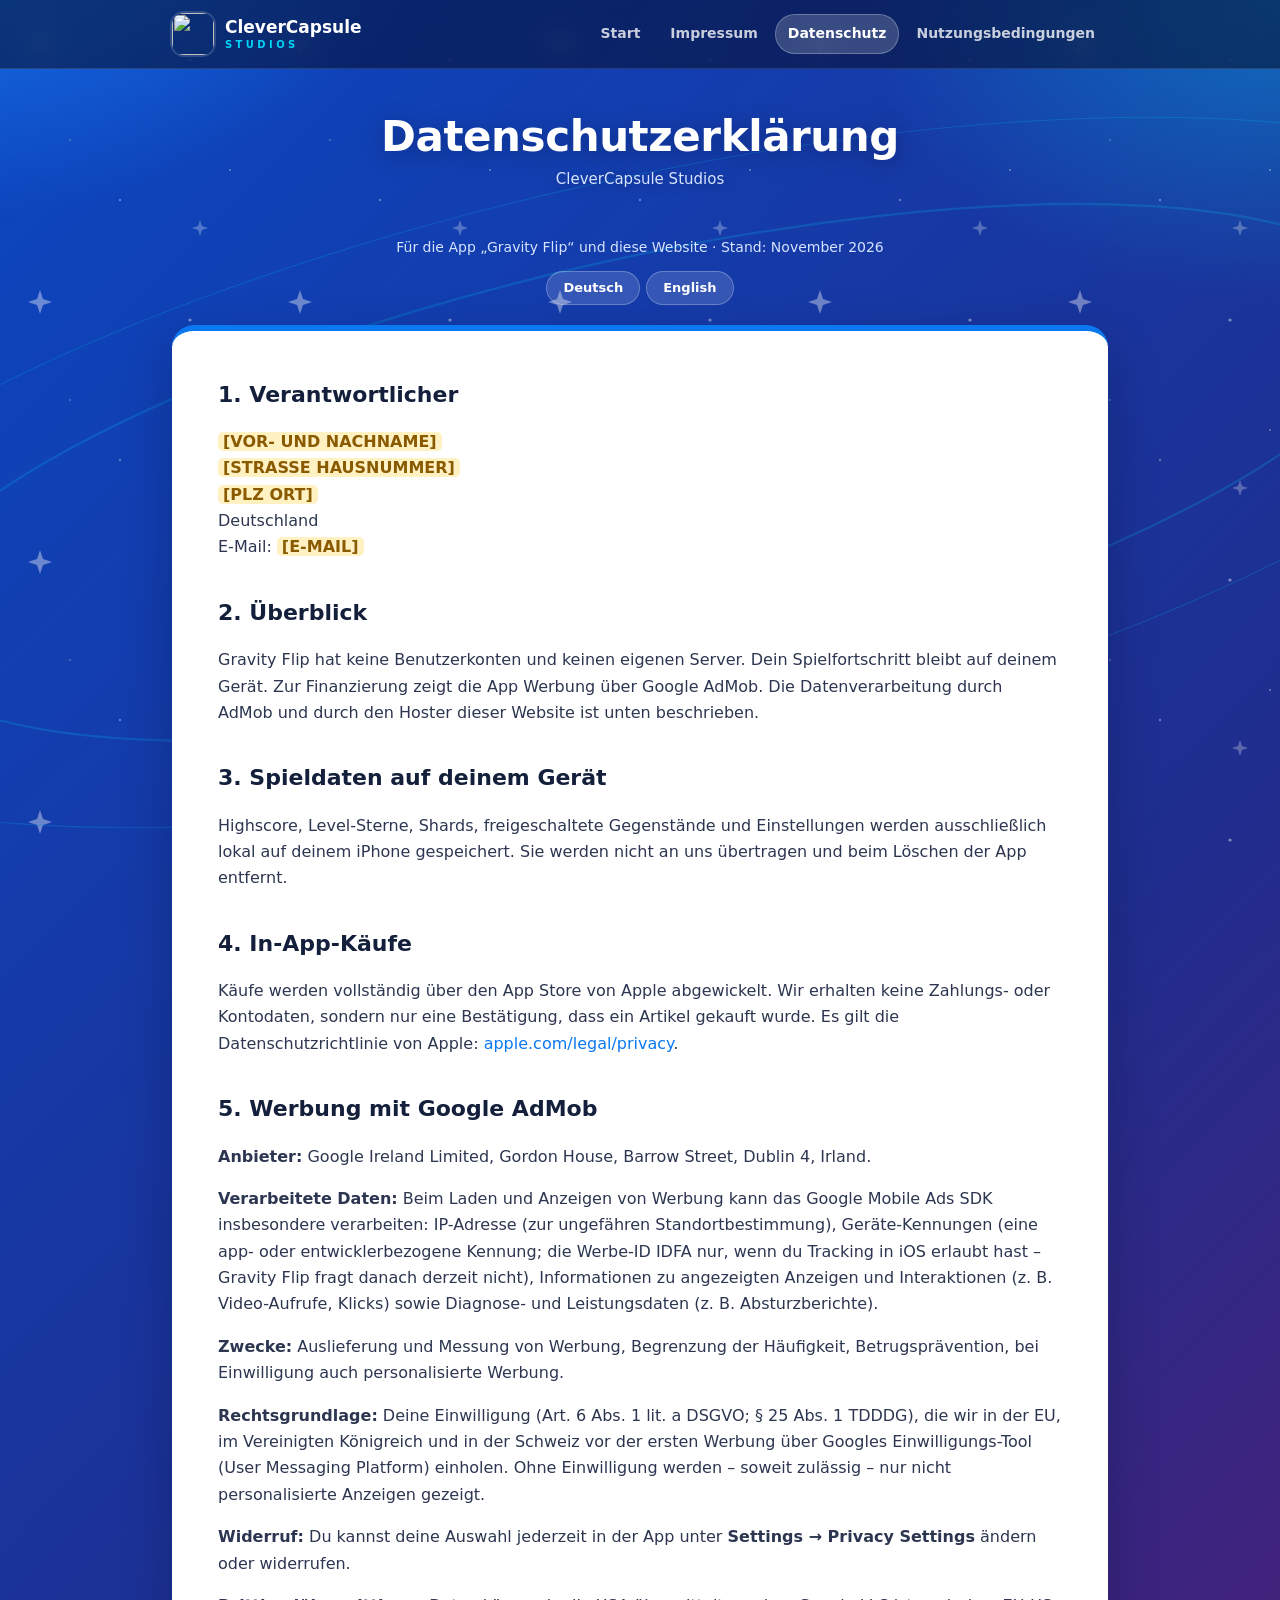
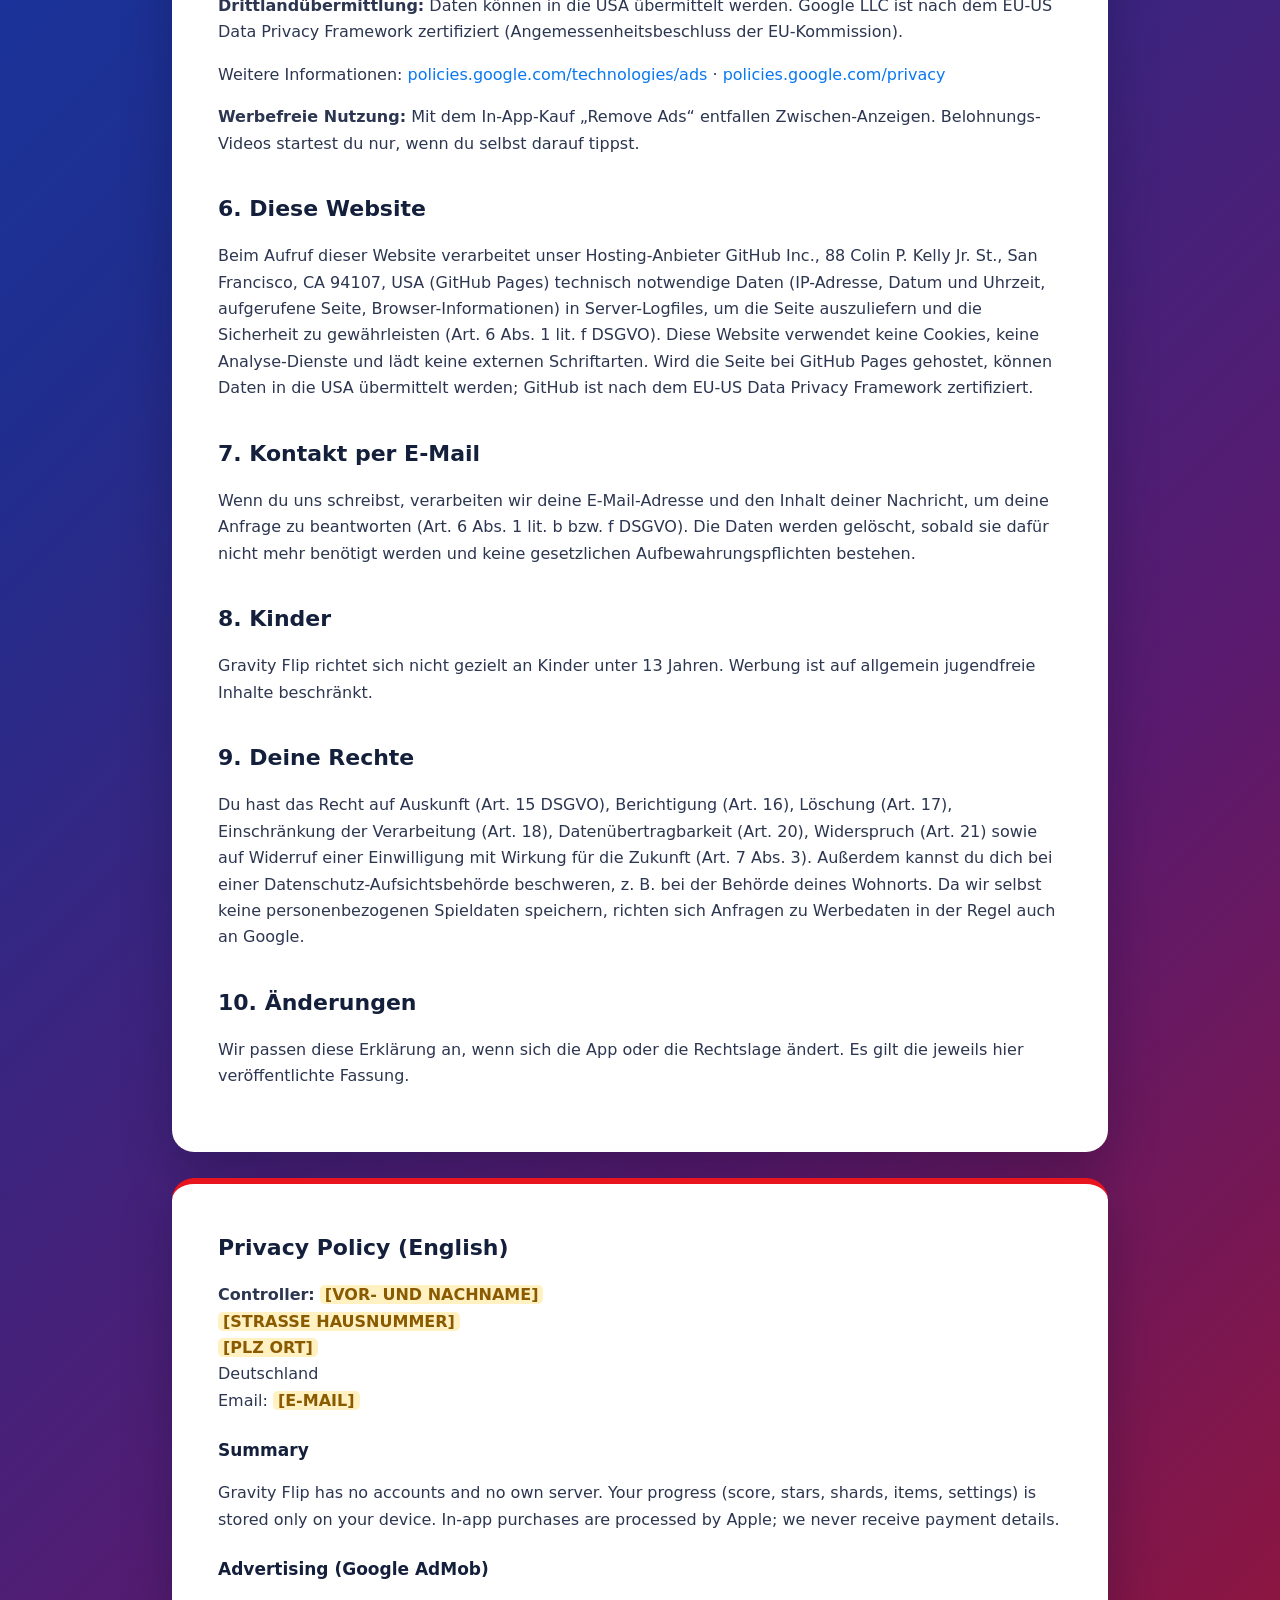
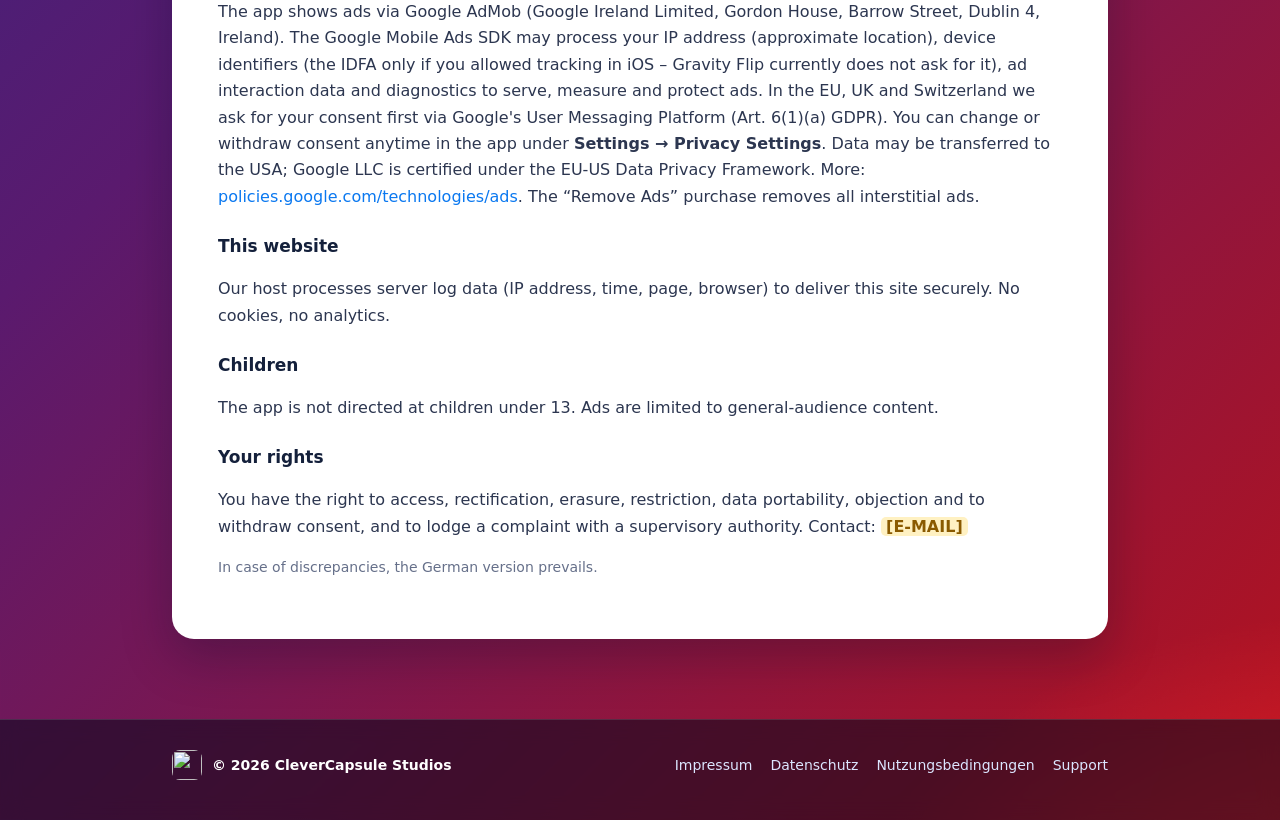
==== datenschutz.html @ 159e7b78 "Add files via upload" ====
<!DOCTYPE html>
<html lang="de">
<head>
<meta charset="utf-8">
<meta name="viewport" content="width=device-width, initial-scale=1">
<title>Datenschutzerklärung – CleverCapsule Studios</title>
<meta name="description" content="Datenschutzerklärung – CleverCapsule Studios">
<link rel="icon" href="img/favicon.png">
<link rel="stylesheet" href="style.css">
</head>
<body>
<header class="top"><div class="wrap">
  <a class="brand" href="index.html"><img src="img/studio-mark.png" alt=""><span>CleverCapsule<small>STUDIOS</small></span></a>
  <nav class="main"><a href="index.html" data-home>Start</a><a href="impressum.html">Impressum</a><a href="datenschutz.html" class="on">Datenschutz</a><a href="nutzungsbedingungen.html"><span class="full">Nutzungsbedingungen</span><span class="short">Bedingungen</span></a></nav>
</div></header>
<section class="stage small"><div class="wrap"><h1>Datenschutzerklärung</h1><p>CleverCapsule Studios</p></div></section>
<main><div class="wrap">

<p class="meta">Für die App „Gravity Flip“ und diese Website · Stand: November 2026</p>
<div class="lang"><a href="#de">Deutsch</a><a href="#en">English</a></div>

<div class="doc" id="de">
<h2 style="margin-top:0">1. Verantwortlicher</h2>
<p><span class="ph">[VOR- UND NACHNAME]</span><br><span class="ph">[STRASSE HAUSNUMMER]</span><br><span class="ph">[PLZ ORT]</span><br>Deutschland<br>E-Mail: <span class="ph">[E-MAIL]</span></p>

<h2>2. Überblick</h2>
<p>Gravity Flip hat keine Benutzerkonten und keinen eigenen Server. Dein Spielfortschritt bleibt auf deinem Gerät.
Zur Finanzierung zeigt die App Werbung über Google AdMob. Die Datenverarbeitung durch AdMob und durch den Hoster dieser
Website ist unten beschrieben.</p>

<h2>3. Spieldaten auf deinem Gerät</h2>
<p>Highscore, Level-Sterne, Shards, freigeschaltete Gegenstände und Einstellungen werden ausschließlich lokal auf deinem
iPhone gespeichert. Sie werden nicht an uns übertragen und beim Löschen der App entfernt.</p>

<h2>4. In-App-Käufe</h2>
<p>Käufe werden vollständig über den App Store von Apple abgewickelt. Wir erhalten keine Zahlungs- oder Kontodaten,
sondern nur eine Bestätigung, dass ein Artikel gekauft wurde. Es gilt die Datenschutzrichtlinie von Apple:
<a href="https://www.apple.com/legal/privacy/">apple.com/legal/privacy</a>.</p>

<h2>5. Werbung mit Google AdMob</h2>
<p><b>Anbieter:</b> Google Ireland Limited, Gordon House, Barrow Street, Dublin 4, Irland.</p>
<p><b>Verarbeitete Daten:</b> Beim Laden und Anzeigen von Werbung kann das Google Mobile Ads SDK insbesondere verarbeiten:
IP-Adresse (zur ungefähren Standortbestimmung), Geräte-Kennungen (eine app- oder entwicklerbezogene Kennung; die Werbe-ID IDFA
nur, wenn du Tracking in iOS erlaubt hast – Gravity Flip fragt danach derzeit nicht), Informationen zu angezeigten Anzeigen und
Interaktionen (z. B. Video-Aufrufe, Klicks) sowie Diagnose- und Leistungsdaten (z. B. Absturzberichte).</p>
<p><b>Zwecke:</b> Auslieferung und Messung von Werbung, Begrenzung der Häufigkeit, Betrugsprävention, bei Einwilligung auch
personalisierte Werbung.</p>
<p><b>Rechtsgrundlage:</b> Deine Einwilligung (Art. 6 Abs. 1 lit. a DSGVO; § 25 Abs. 1 TDDDG), die wir in der EU, im
Vereinigten Königreich und in der Schweiz vor der ersten Werbung über Googles Einwilligungs-Tool (User Messaging Platform)
einholen. Ohne Einwilligung werden – soweit zulässig – nur nicht personalisierte Anzeigen gezeigt.</p>
<p><b>Widerruf:</b> Du kannst deine Auswahl jederzeit in der App unter <b>Settings → Privacy Settings</b> ändern oder widerrufen.</p>
<p><b>Drittlandübermittlung:</b> Daten können in die USA übermittelt werden. Google LLC ist nach dem EU-US Data Privacy
Framework zertifiziert (Angemessenheitsbeschluss der EU-Kommission).</p>
<p>Weitere Informationen: <a href="https://policies.google.com/technologies/ads">policies.google.com/technologies/ads</a> ·
<a href="https://policies.google.com/privacy">policies.google.com/privacy</a></p>
<p><b>Werbefreie Nutzung:</b> Mit dem In-App-Kauf „Remove Ads“ entfallen Zwischen-Anzeigen. Belohnungs-Videos startest du nur,
wenn du selbst darauf tippst.</p>

<h2>6. Diese Website</h2>
<p>Beim Aufruf dieser Website verarbeitet unser Hosting-Anbieter GitHub Inc., 88 Colin P. Kelly Jr. St., San Francisco, CA 94107, USA (GitHub Pages)
technisch notwendige Daten (IP-Adresse, Datum und Uhrzeit, aufgerufene Seite, Browser-Informationen) in Server-Logfiles, um
die Seite auszuliefern und die Sicherheit zu gewährleisten (Art. 6 Abs. 1 lit. f DSGVO). Diese Website verwendet keine
Cookies, keine Analyse-Dienste und lädt keine externen Schriftarten. Wird die Seite bei GitHub Pages gehostet, können
Daten in die USA übermittelt werden; GitHub ist nach dem EU-US Data Privacy Framework zertifiziert.</p>

<h2>7. Kontakt per E-Mail</h2>
<p>Wenn du uns schreibst, verarbeiten wir deine E-Mail-Adresse und den Inhalt deiner Nachricht, um deine Anfrage zu
beantworten (Art. 6 Abs. 1 lit. b bzw. f DSGVO). Die Daten werden gelöscht, sobald sie dafür nicht mehr benötigt werden
und keine gesetzlichen Aufbewahrungspflichten bestehen.</p>

<h2>8. Kinder</h2>
<p>Gravity Flip richtet sich nicht gezielt an Kinder unter 13 Jahren. Werbung ist auf allgemein jugendfreie Inhalte beschränkt.</p>

<h2>9. Deine Rechte</h2>
<p>Du hast das Recht auf Auskunft (Art. 15 DSGVO), Berichtigung (Art. 16), Löschung (Art. 17), Einschränkung der Verarbeitung
(Art. 18), Datenübertragbarkeit (Art. 20), Widerspruch (Art. 21) sowie auf Widerruf einer Einwilligung mit Wirkung für die
Zukunft (Art. 7 Abs. 3). Außerdem kannst du dich bei einer Datenschutz-Aufsichtsbehörde beschweren, z. B. bei der Behörde
deines Wohnorts. Da wir selbst keine personenbezogenen Spieldaten speichern, richten sich Anfragen zu Werbedaten in der Regel
auch an Google.</p>

<h2>10. Änderungen</h2>
<p>Wir passen diese Erklärung an, wenn sich die App oder die Rechtslage ändert. Es gilt die jeweils hier veröffentlichte Fassung.</p>
</div>

<div class="doc" id="en">
<h2 style="margin-top:0">Privacy Policy (English)</h2>
<p><b>Controller:</b> <span class="ph">[VOR- UND NACHNAME]</span><br><span class="ph">[STRASSE HAUSNUMMER]</span><br><span class="ph">[PLZ ORT]</span><br>Deutschland<br>Email: <span class="ph">[E-MAIL]</span></p>
<h3>Summary</h3>
<p>Gravity Flip has no accounts and no own server. Your progress (score, stars, shards, items, settings) is stored only on
your device. In-app purchases are processed by Apple; we never receive payment details.</p>
<h3>Advertising (Google AdMob)</h3>
<p>The app shows ads via Google AdMob (Google Ireland Limited, Gordon House, Barrow Street, Dublin 4, Ireland). The Google
Mobile Ads SDK may process your IP address (approximate location), device identifiers (the IDFA only if you allowed tracking
in iOS – Gravity Flip currently does not ask for it), ad interaction data and diagnostics to serve, measure and protect ads.
In the EU, UK and Switzerland we ask for your consent first via Google's User Messaging Platform (Art. 6(1)(a) GDPR). You can
change or withdraw consent anytime in the app under <b>Settings → Privacy Settings</b>. Data may be transferred to the USA;
Google LLC is certified under the EU-US Data Privacy Framework. More: <a href="https://policies.google.com/technologies/ads">policies.google.com/technologies/ads</a>.
The “Remove Ads” purchase removes all interstitial ads.</p>
<h3>This website</h3>
<p>Our host processes server log data (IP address, time, page, browser) to deliver this site securely. No cookies, no analytics.</p>
<h3>Children</h3>
<p>The app is not directed at children under 13. Ads are limited to general-audience content.</p>
<h3>Your rights</h3>
<p>You have the right to access, rectification, erasure, restriction, data portability, objection and to withdraw consent, and
to lodge a complaint with a supervisory authority. Contact: <span class="ph">[E-MAIL]</span></p>
<p class="mute">In case of discrepancies, the German version prevails.</p>
</div>

</div></main>
<footer><div class="wrap"><span class="fb"><img src="img/studio-mark.png" alt="">© 2026 CleverCapsule Studios</span><nav><a href="impressum.html">Impressum</a><a href="datenschutz.html">Datenschutz</a><a href="nutzungsbedingungen.html">Nutzungsbedingungen</a><a href="index.html#support">Support</a></nav></div></footer>
</body>
</html>
---- style.css ----
/* CleverCapsule Studios – Farben aus dem Logo: Blau · Rot · Cyan · Weiß */
:root{
  --red:#E8141E; --red-d:#B80E16; --blue:#0A78F0; --blue-d:#0659B8; --cyan:#00D4F5;
  --ink:#14203B; --text:#2C3650; --mute:#66708A; --line:#E3E8F2;
  --font:system-ui,-apple-system,"Segoe UI",Roboto,"Helvetica Neue",Arial,sans-serif;
}
*{box-sizing:border-box}
html{scroll-behavior:smooth;background:#0A2C7A}
body{margin:0;min-height:100vh;color:#fff;font:16px/1.65 var(--font);-webkit-font-smoothing:antialiased;position:relative;
  background:
    radial-gradient(900px 700px at -5% -5%, rgba(30,139,255,.95), transparent 60%),
    radial-gradient(900px 700px at 105% 105%, rgba(255,42,51,.85), transparent 58%),
    radial-gradient(700px 500px at 100% 0%, rgba(0,212,245,.35), transparent 60%),
    linear-gradient(135deg,#0B47C2 0%,#1F2E8F 38%,#5A1A6E 66%,#B5121C 100%);
}
/* Umlaufbahnen + Sterne wie im Logo */
body::before{content:"";position:fixed;inset:0;pointer-events:none;z-index:0;opacity:.55;
  background:
    url("data:image/svg+xml;utf8,<svg xmlns='http://www.w3.org/2000/svg' viewBox='0 0 1200 800' preserveAspectRatio='none'><g fill='none' stroke='%2300D4F5' stroke-opacity='.35'><ellipse cx='600' cy='420' rx='720' ry='190' transform='rotate(-12 600 420)' stroke-width='2'/><ellipse cx='600' cy='420' rx='900' ry='260' transform='rotate(-12 600 420)' stroke-width='1'/></g></svg>") center/cover no-repeat,
    url("data:image/svg+xml;utf8,<svg xmlns='http://www.w3.org/2000/svg' width='260' height='260'><g fill='white'><path d='M40 30 l3 9 9 3 -9 3 -3 9 -3 -9 -9 -3 9 -3z' opacity='.7'/><circle cx='190' cy='60' r='1.6' opacity='.8'/><circle cx='120' cy='200' r='1.2' opacity='.6'/><circle cx='230' cy='170' r='1' opacity='.7'/><path d='M200 220 l2 6 6 2 -6 2 -2 6 -2 -6 -6 -2 6 -2z' opacity='.5'/><circle cx='70' cy='140' r='1' opacity='.5'/></g></svg>");}
header.top,.stage,main,footer{position:relative;z-index:1}
a{color:#BDEBFF;text-decoration:none} a:hover{color:#fff;text-decoration:underline}
.wrap{max-width:980px;margin:0 auto;padding:0 22px}

/* Kopfzeile: Glas */
header.top{background:rgba(6,14,44,.55);backdrop-filter:blur(14px);-webkit-backdrop-filter:blur(14px);border-bottom:1px solid rgba(255,255,255,.12);position:sticky;top:0;z-index:10}
header.top .wrap{display:flex;align-items:center;justify-content:space-between;min-height:68px;gap:16px}
.brand{display:flex;align-items:center;gap:11px;color:#fff;font-weight:800;font-size:17px;line-height:1.1}
.brand:hover{text-decoration:none;color:#fff}
.brand img{width:42px;height:42px;border-radius:12px;box-shadow:0 0 0 2px rgba(255,255,255,.15)}
.brand small{display:block;font-size:10px;letter-spacing:.34em;color:var(--cyan);font-weight:800;margin-top:3px}
nav.main{display:flex;gap:4px;font-size:14px;font-weight:600;flex-wrap:wrap}
nav.main a{color:rgba(255,255,255,.78);padding:8px 13px;border-radius:999px}
nav.main a:hover{color:#fff;background:rgba(255,255,255,.12);text-decoration:none}
nav.main a.on{color:#fff;background:rgba(255,255,255,.18);box-shadow:inset 0 0 0 1px rgba(255,255,255,.25)}
nav.main .short{display:none}

/* Logo-Bühne */
.stage{text-align:center;padding:56px 0 46px}
.stage .wrap{position:relative}
.stage .halo{position:relative;display:inline-block;padding:10px 40px}
.stage .halo::before{content:"";position:absolute;inset:-40px -70px;border-radius:50%;background:radial-gradient(closest-side,rgba(3,8,30,.75) 40%,rgba(3,8,30,.35) 70%,transparent 100%);z-index:-1}
.stage img{width:min(420px,78vw);display:block;margin:0 auto;filter:drop-shadow(0 6px 30px rgba(0,180,255,.35))}
.stage p{color:#E6EEFF;font-size:19px;margin:18px 0 0;font-weight:500;text-shadow:0 2px 12px rgba(0,0,0,.35)}
.stage .pills{display:flex;gap:8px;justify-content:center;margin-top:16px;flex-wrap:wrap}
.stage .pills span{font-size:12px;font-weight:800;letter-spacing:.14em;padding:6px 14px;border-radius:999px;background:rgba(255,255,255,.14);border:1px solid rgba(255,255,255,.22)}
.stage.small{padding:44px 0 34px}
.stage.small h1{color:#fff;margin:0;text-shadow:0 4px 24px rgba(0,0,0,.3)}
.stage.small p{font-size:15px;margin-top:6px;color:#D7E4FF}

main{padding:10px 0 80px}
h1{font-size:clamp(30px,5vw,42px);line-height:1.15;margin:0 0 8px;letter-spacing:-.01em}
h2{font-size:22px;margin:34px 0 8px}
h3{font-size:17px;margin:22px 0 6px}
.section-title{text-align:center;margin:24px 0 26px}
.section-title h2{font-size:clamp(24px,4vw,32px);margin:8px 0 6px;text-shadow:0 3px 18px rgba(0,0,0,.25)}
.section-title p{color:#DCE6FF;margin:0}
.kicker{display:inline-block;font-size:11px;font-weight:900;letter-spacing:.24em;text-transform:uppercase;color:var(--red);background:#fff;border-radius:999px;padding:5px 14px}

.lang{display:flex;gap:6px;margin:0 0 20px;justify-content:center}
.lang a{background:rgba(255,255,255,.14);border:1px solid rgba(255,255,255,.25);border-radius:999px;padding:5px 16px;font-size:13px;font-weight:700;color:#fff}
.lang a:hover{background:#fff;color:var(--blue-d);text-decoration:none}
.mute{color:#D2DDF7;font-size:14px}
.meta{text-align:center;color:#D7E4FF;font-size:14px;margin:0 0 12px}

/* Weiße Karten (gut lesbar) */
.doc,.game,.card{background:#fff;color:var(--text);border-radius:22px;box-shadow:0 18px 50px rgba(5,10,40,.28)}
.doc h2,.doc h3,.game h3,.card b{color:var(--ink)}
.doc p,.doc li{color:var(--text)} .doc .mute{color:var(--mute)}
.doc a,.game a:not(.btn){color:var(--blue)} .doc a:hover{color:var(--blue-d)}
.doc{padding:clamp(24px,4vw,46px);border-top:6px solid var(--blue)}
.doc + .doc{margin-top:26px;border-top-color:var(--red)}
.doc h2:first-child{margin-top:0}
.ph{background:#FFF1C2;color:#8A5A00;border-radius:5px;padding:0 5px;font-weight:700}

/* Startseite */
.game{display:grid;grid-template-columns:140px 1fr;gap:28px;align-items:center;padding:26px;overflow:hidden;position:relative}
.game::after{content:"";position:absolute;right:-60px;top:-60px;width:220px;height:220px;border-radius:50%;background:radial-gradient(closest-side,rgba(10,120,240,.14),transparent)}
.game .icon{width:140px;height:140px;border-radius:31px;box-shadow:0 12px 28px rgba(10,120,240,.35)}
.game h3{margin:0 0 6px;font-size:26px;letter-spacing:.05em}
.game p{margin:0 0 16px;color:var(--text)}
.tags{display:flex;gap:6px;flex-wrap:wrap;margin:0 0 12px}
.tags span{font-size:12px;font-weight:800;border-radius:999px;padding:4px 11px;background:#EAF3FF;color:var(--blue-d)}
.tags span:nth-child(2){background:#FFE9EA;color:var(--red-d)} .tags span:nth-child(3){background:#E2FAFE;color:#007D93}
.shot{width:100%;border-radius:20px;margin-top:20px;display:block;box-shadow:0 18px 50px rgba(5,10,40,.4);border:3px solid rgba(255,255,255,.18)}
.btns{display:flex;gap:10px;flex-wrap:wrap}
.btn{display:inline-flex;align-items:center;gap:8px;border-radius:14px;padding:12px 22px;font-weight:800;font-size:14px;border:2px solid var(--line);color:var(--ink);background:#fff;transition:transform .15s}
.btn:hover{text-decoration:none;transform:translateY(-1px);border-color:var(--blue);color:var(--blue)}
.btn.primary{background:linear-gradient(90deg,var(--red),#FF3B44);border-color:transparent;color:#fff;box-shadow:0 8px 20px rgba(232,20,30,.35)}
.btn.primary:hover{color:#fff}
.btn.soon{background:#EEF2F8;color:var(--mute);cursor:default;border-color:transparent;transform:none}
.support{display:grid;grid-template-columns:1fr auto;gap:18px;align-items:center;margin-top:30px;padding:28px 30px;border-radius:22px;
  background:rgba(255,255,255,.12);border:1px solid rgba(255,255,255,.28);backdrop-filter:blur(10px);-webkit-backdrop-filter:blur(10px)}
.support h2{margin:0 0 4px} .support p{margin:0;color:#E6EEFF}
.support .btn{border-color:transparent}
.support a.mail{color:#fff;font-weight:800;text-decoration:underline}
.hint{font-size:14px;color:#D2DDF7;margin:14px 4px 0}
.hint b{color:#fff}
.cards{display:grid;grid-template-columns:repeat(auto-fit,minmax(220px,1fr));gap:16px;margin-top:28px}
.card{padding:20px 22px;border-top:6px solid var(--blue);transition:transform .15s}
.card:nth-child(2){border-top-color:var(--red)} .card:nth-child(3){border-top-color:var(--cyan)}
.card:hover{text-decoration:none;transform:translateY(-3px)}
.card b{display:block;margin-bottom:2px;font-size:17px} .card span{color:var(--mute);font-size:14px}

footer{background:rgba(4,8,28,.55);backdrop-filter:blur(10px);-webkit-backdrop-filter:blur(10px);border-top:1px solid rgba(255,255,255,.12);color:#C9D6EE;font-size:14px;padding:30px 0 40px}
footer .wrap{display:flex;justify-content:space-between;align-items:center;gap:14px;flex-wrap:wrap}
footer .fb{display:flex;align-items:center;gap:10px;color:#fff;font-weight:700}
footer .fb img{width:30px;height:30px;border-radius:8px}
footer nav{display:flex;gap:18px;flex-wrap:wrap} footer a{color:#DCE6FF}

@media (max-width:620px){
  header.top .wrap{padding-top:8px;padding-bottom:8px}
  .brand span{display:none}
  nav.main{font-size:13px;gap:2px;flex-wrap:nowrap} nav.main a{padding:6px 9px} nav.main a[data-home]{display:none}
  nav.main .full{display:none} nav.main .short{display:inline}
  .stage{padding:40px 0 30px} .stage .halo{padding:6px 10px}
  .game{grid-template-columns:1fr;text-align:center}.game .icon{margin:0 auto}.btns,.tags{justify-content:center}
  .support{grid-template-columns:1fr;text-align:center}
}
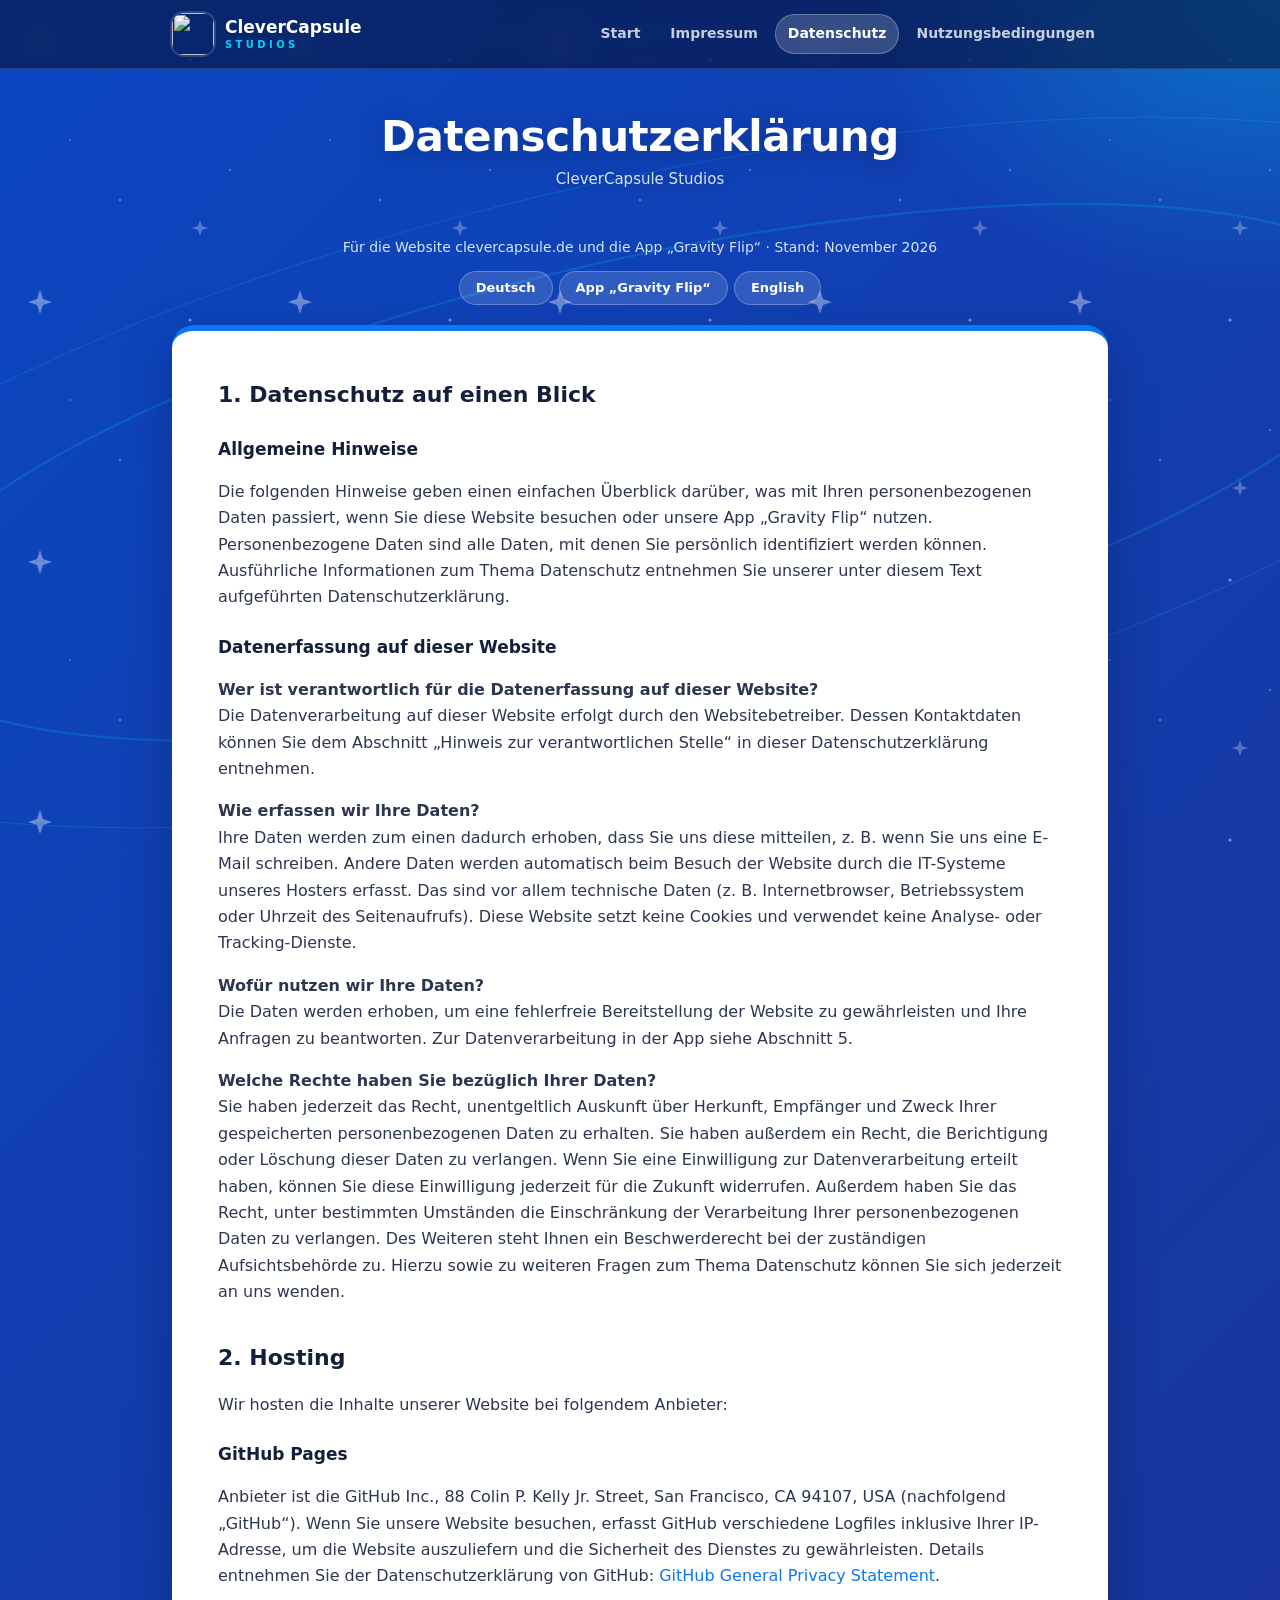
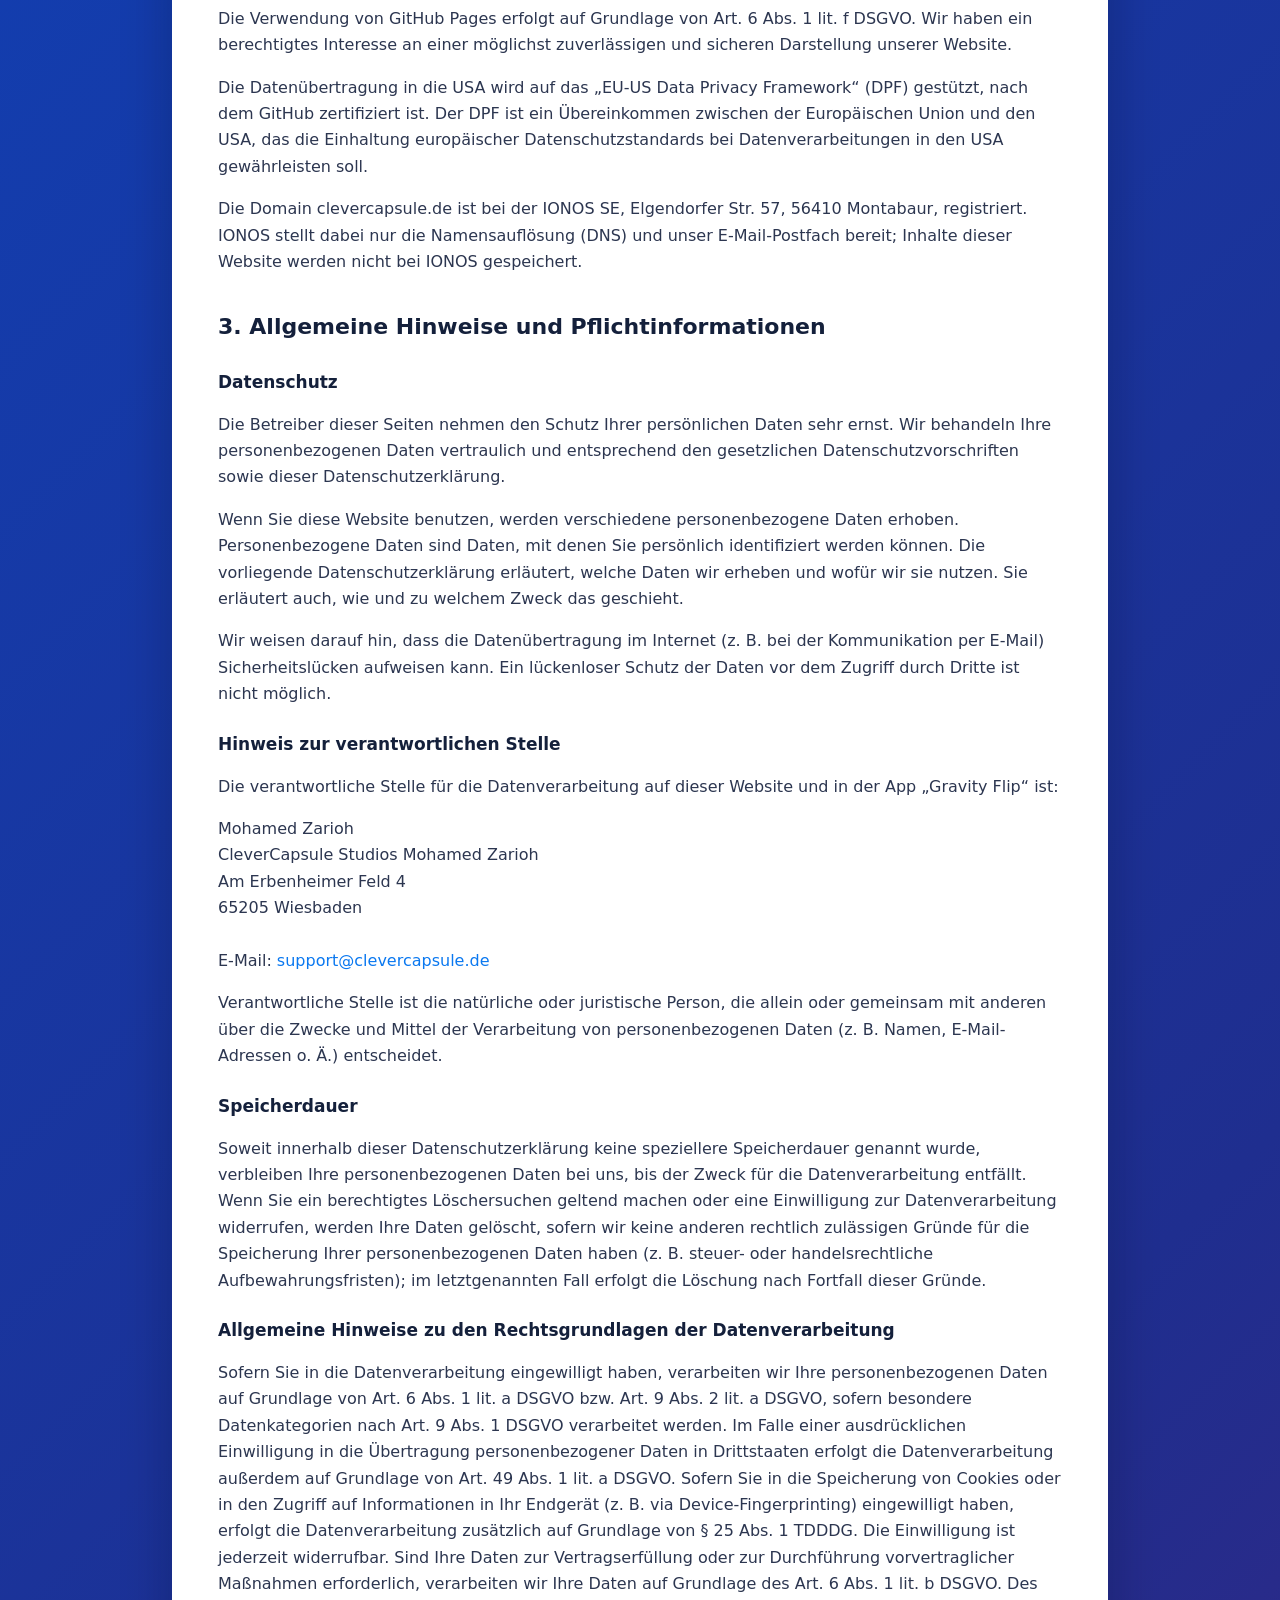
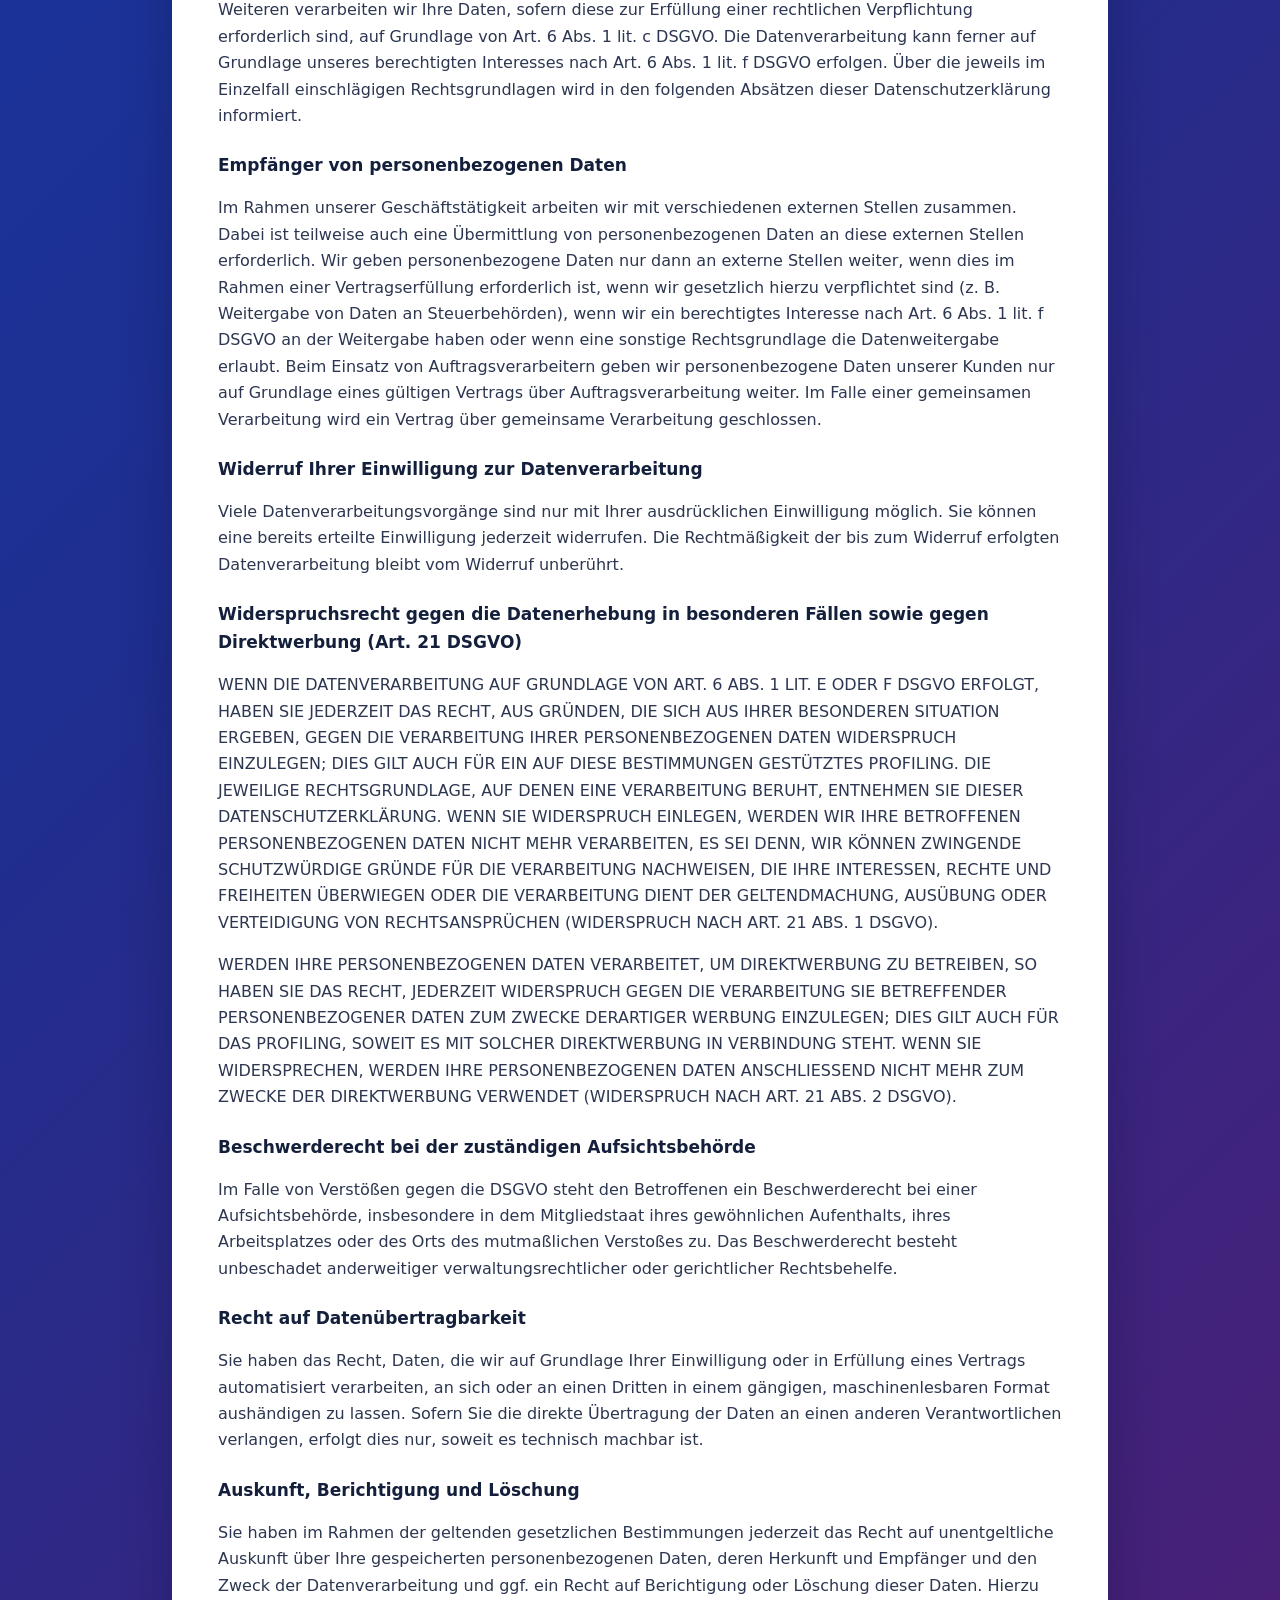
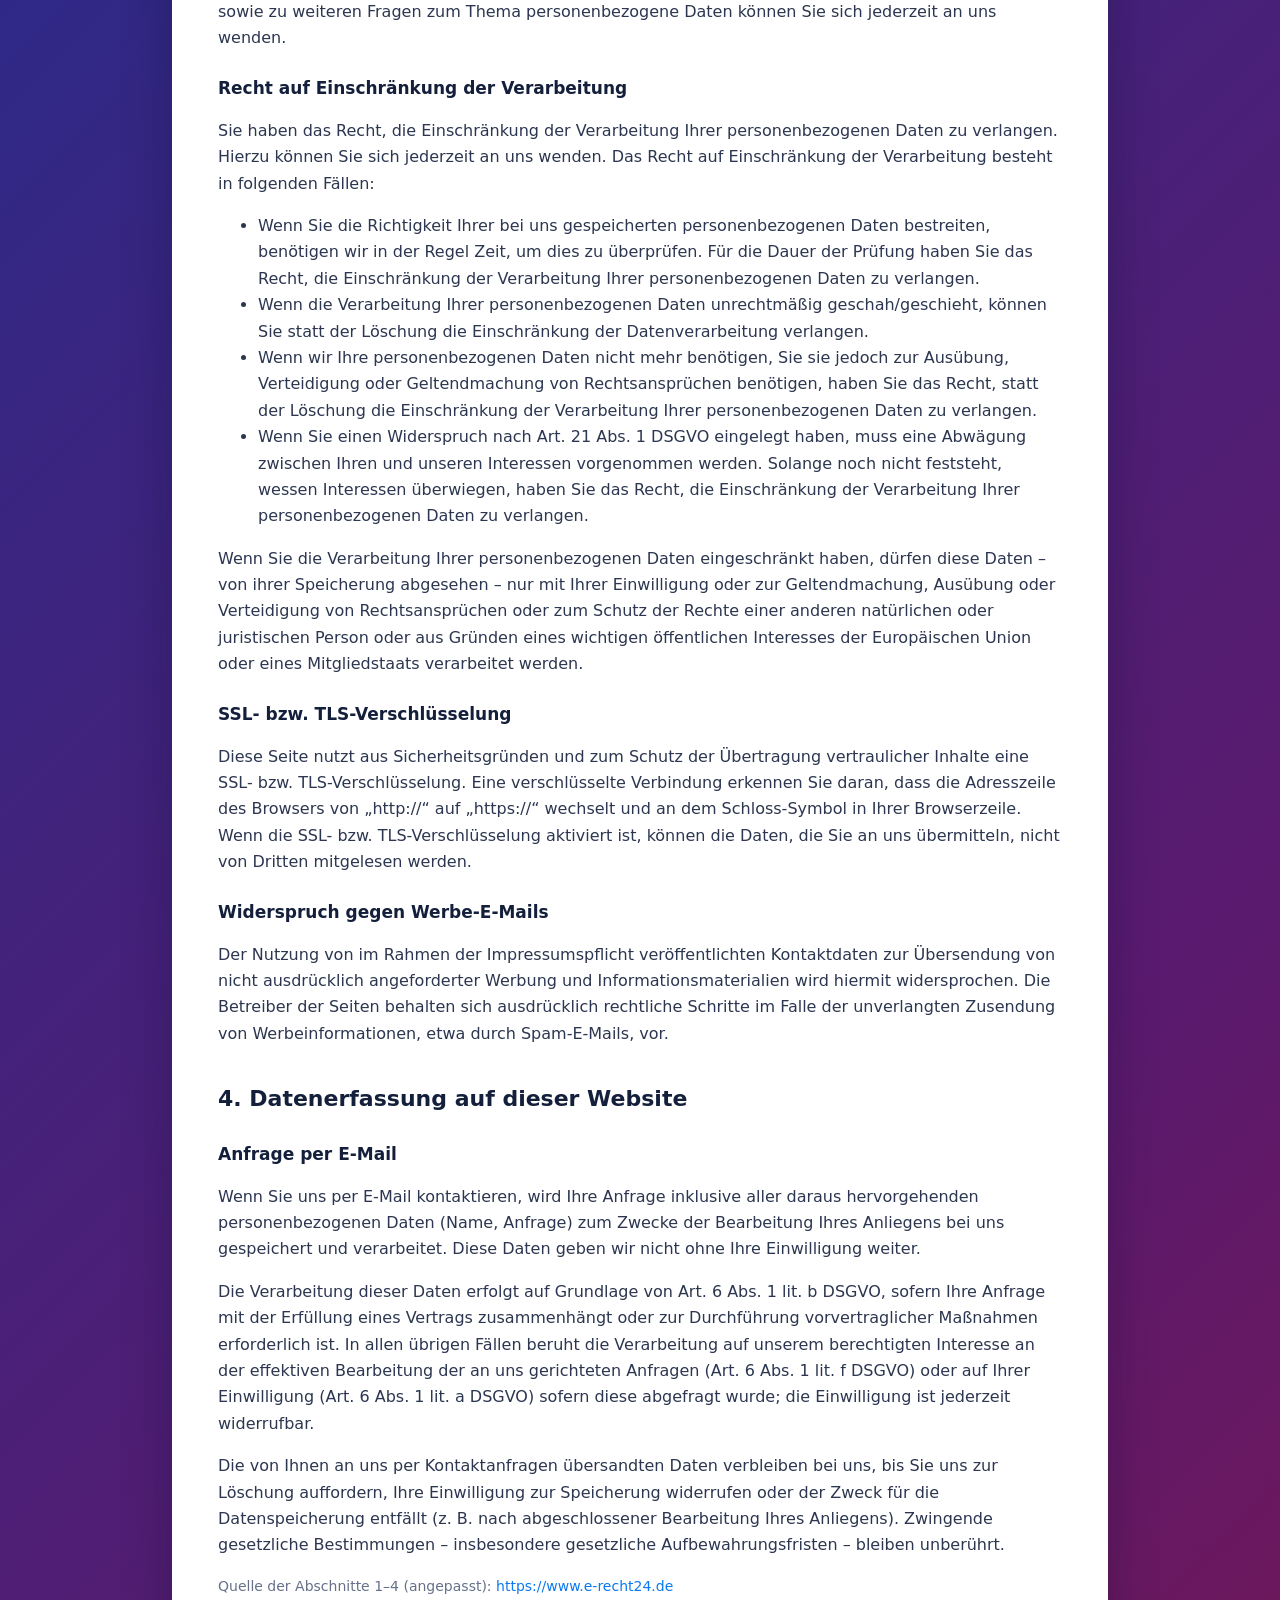
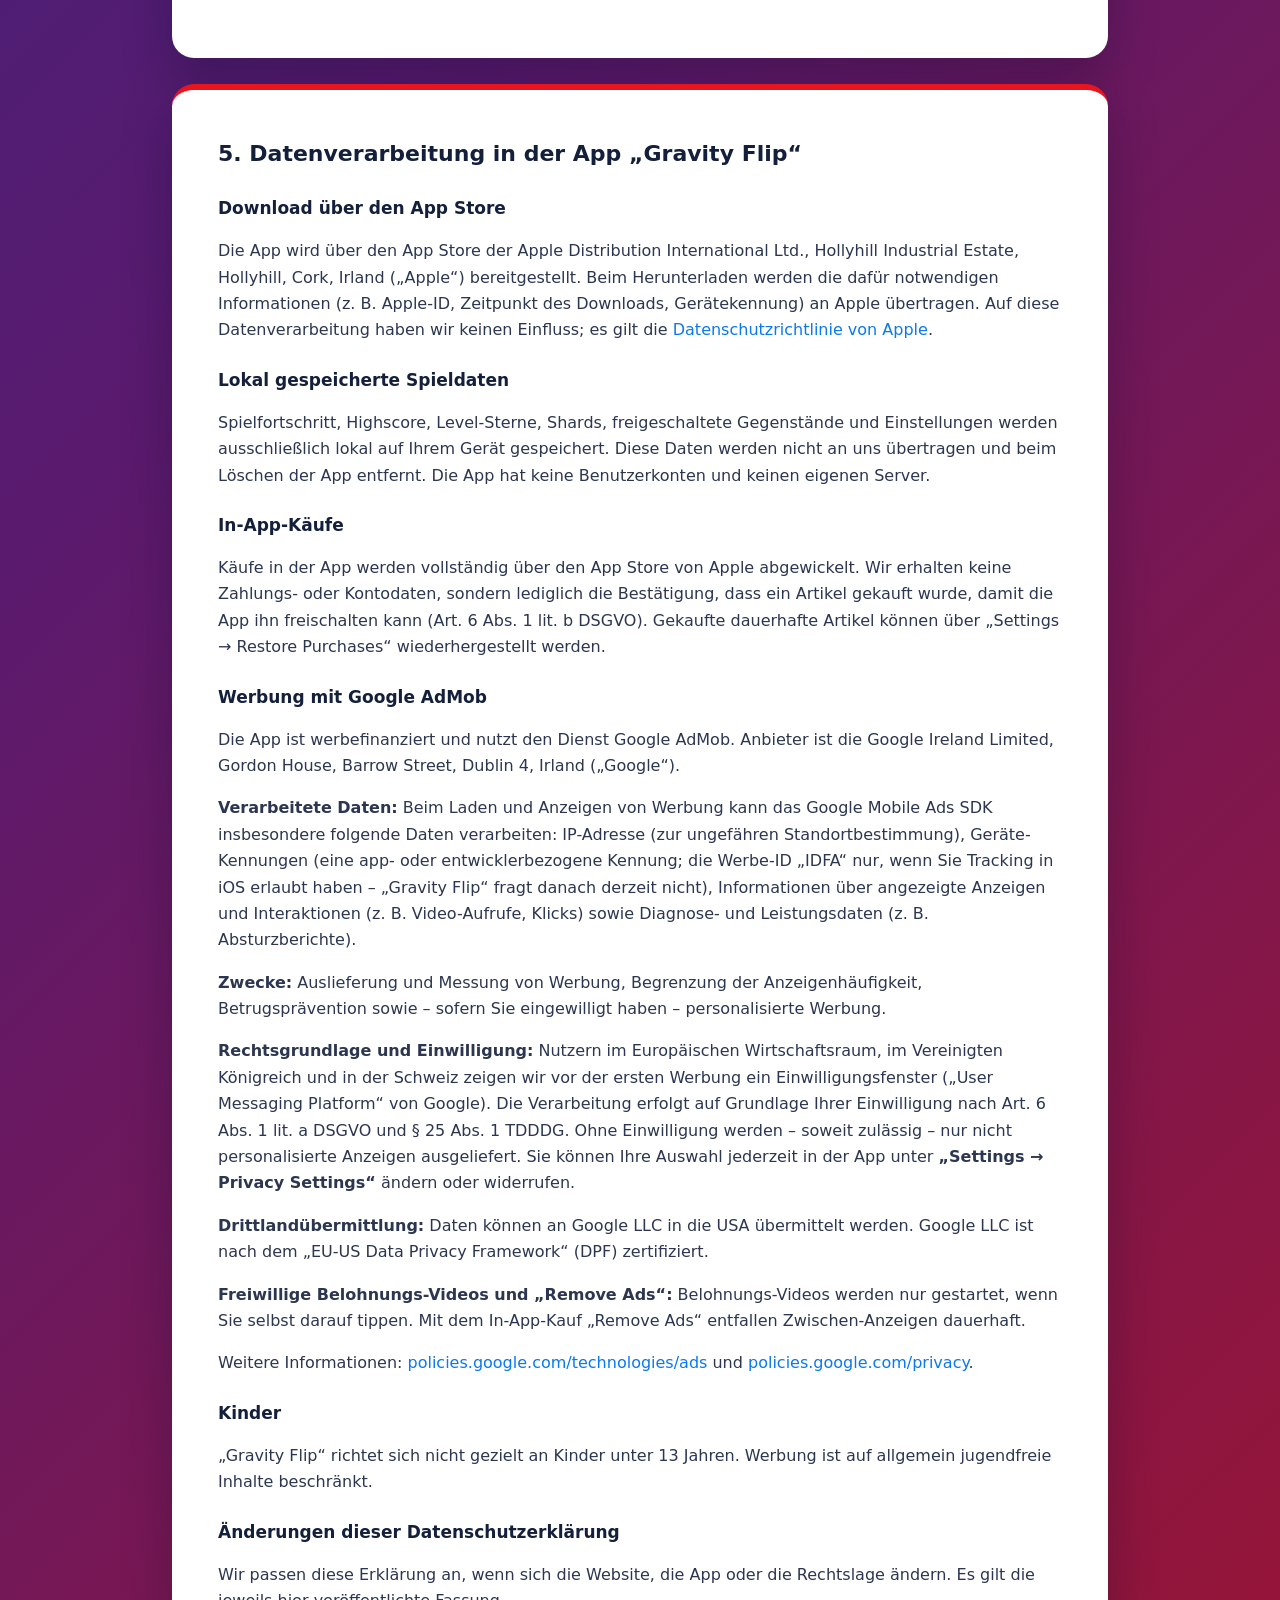
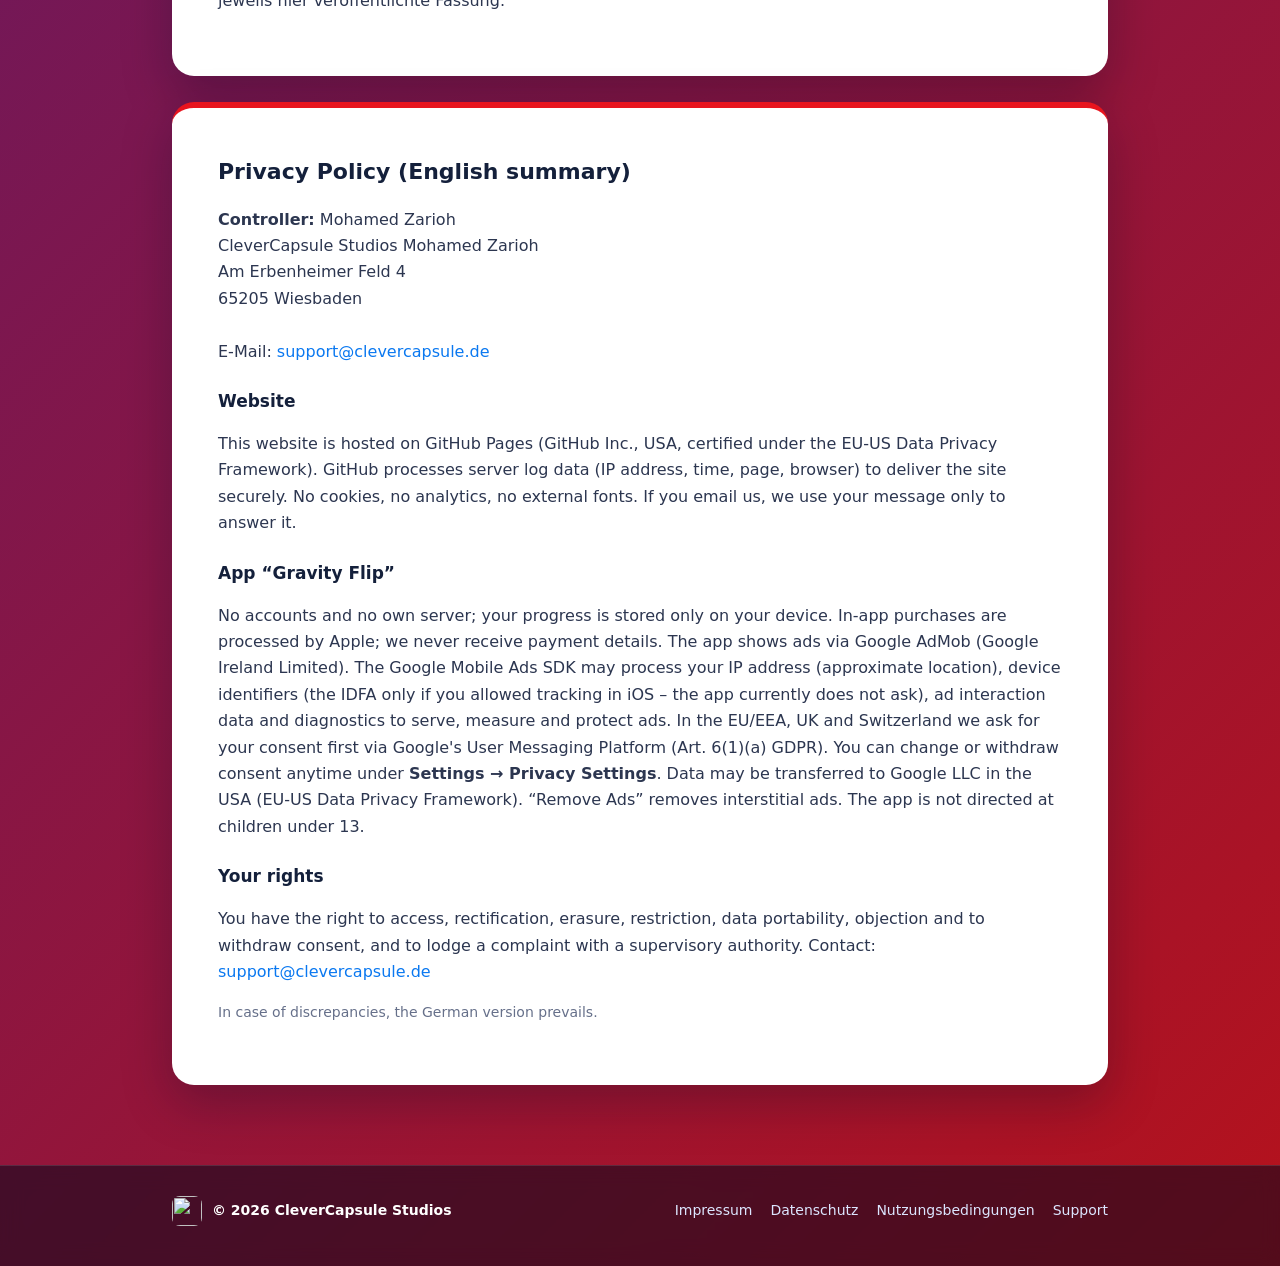
==== commit 277dfc6e: "Add files via upload" ====
--- a/datenschutz.html
+++ b/datenschutz.html
@@ -16,97 +16,226 @@
 <section class="stage small"><div class="wrap"><h1>Datenschutzerklärung</h1><p>CleverCapsule Studios</p></div></section>
 <main><div class="wrap">
 
-<p class="meta">Für die App „Gravity Flip“ und diese Website · Stand: November 2026</p>
-<div class="lang"><a href="#de">Deutsch</a><a href="#en">English</a></div>
+<p class="meta">Für die Website clevercapsule.de und die App „Gravity Flip“ · Stand: November 2026</p>
+<div class="lang"><a href="#de">Deutsch</a><a href="#app">App „Gravity Flip“</a><a href="#en">English</a></div>
 
 <div class="doc" id="de">
-<h2 style="margin-top:0">1. Verantwortlicher</h2>
-<p><span class="ph">[VOR- UND NACHNAME]</span><br><span class="ph">[STRASSE HAUSNUMMER]</span><br><span class="ph">[PLZ ORT]</span><br>Deutschland<br>E-Mail: <span class="ph">[E-MAIL]</span></p>
-
-<h2>2. Überblick</h2>
-<p>Gravity Flip hat keine Benutzerkonten und keinen eigenen Server. Dein Spielfortschritt bleibt auf deinem Gerät.
-Zur Finanzierung zeigt die App Werbung über Google AdMob. Die Datenverarbeitung durch AdMob und durch den Hoster dieser
-Website ist unten beschrieben.</p>
-
-<h2>3. Spieldaten auf deinem Gerät</h2>
-<p>Highscore, Level-Sterne, Shards, freigeschaltete Gegenstände und Einstellungen werden ausschließlich lokal auf deinem
-iPhone gespeichert. Sie werden nicht an uns übertragen und beim Löschen der App entfernt.</p>
-
-<h2>4. In-App-Käufe</h2>
-<p>Käufe werden vollständig über den App Store von Apple abgewickelt. Wir erhalten keine Zahlungs- oder Kontodaten,
-sondern nur eine Bestätigung, dass ein Artikel gekauft wurde. Es gilt die Datenschutzrichtlinie von Apple:
-<a href="https://www.apple.com/legal/privacy/">apple.com/legal/privacy</a>.</p>
-
-<h2>5. Werbung mit Google AdMob</h2>
-<p><b>Anbieter:</b> Google Ireland Limited, Gordon House, Barrow Street, Dublin 4, Irland.</p>
-<p><b>Verarbeitete Daten:</b> Beim Laden und Anzeigen von Werbung kann das Google Mobile Ads SDK insbesondere verarbeiten:
-IP-Adresse (zur ungefähren Standortbestimmung), Geräte-Kennungen (eine app- oder entwicklerbezogene Kennung; die Werbe-ID IDFA
-nur, wenn du Tracking in iOS erlaubt hast – Gravity Flip fragt danach derzeit nicht), Informationen zu angezeigten Anzeigen und
-Interaktionen (z. B. Video-Aufrufe, Klicks) sowie Diagnose- und Leistungsdaten (z. B. Absturzberichte).</p>
-<p><b>Zwecke:</b> Auslieferung und Messung von Werbung, Begrenzung der Häufigkeit, Betrugsprävention, bei Einwilligung auch
-personalisierte Werbung.</p>
-<p><b>Rechtsgrundlage:</b> Deine Einwilligung (Art. 6 Abs. 1 lit. a DSGVO; § 25 Abs. 1 TDDDG), die wir in der EU, im
-Vereinigten Königreich und in der Schweiz vor der ersten Werbung über Googles Einwilligungs-Tool (User Messaging Platform)
-einholen. Ohne Einwilligung werden – soweit zulässig – nur nicht personalisierte Anzeigen gezeigt.</p>
-<p><b>Widerruf:</b> Du kannst deine Auswahl jederzeit in der App unter <b>Settings → Privacy Settings</b> ändern oder widerrufen.</p>
-<p><b>Drittlandübermittlung:</b> Daten können in die USA übermittelt werden. Google LLC ist nach dem EU-US Data Privacy
-Framework zertifiziert (Angemessenheitsbeschluss der EU-Kommission).</p>
-<p>Weitere Informationen: <a href="https://policies.google.com/technologies/ads">policies.google.com/technologies/ads</a> ·
-<a href="https://policies.google.com/privacy">policies.google.com/privacy</a></p>
-<p><b>Werbefreie Nutzung:</b> Mit dem In-App-Kauf „Remove Ads“ entfallen Zwischen-Anzeigen. Belohnungs-Videos startest du nur,
-wenn du selbst darauf tippst.</p>
-
-<h2>6. Diese Website</h2>
-<p>Beim Aufruf dieser Website verarbeitet unser Hosting-Anbieter GitHub Inc., 88 Colin P. Kelly Jr. St., San Francisco, CA 94107, USA (GitHub Pages)
-technisch notwendige Daten (IP-Adresse, Datum und Uhrzeit, aufgerufene Seite, Browser-Informationen) in Server-Logfiles, um
-die Seite auszuliefern und die Sicherheit zu gewährleisten (Art. 6 Abs. 1 lit. f DSGVO). Diese Website verwendet keine
-Cookies, keine Analyse-Dienste und lädt keine externen Schriftarten. Wird die Seite bei GitHub Pages gehostet, können
-Daten in die USA übermittelt werden; GitHub ist nach dem EU-US Data Privacy Framework zertifiziert.</p>
-
-<h2>7. Kontakt per E-Mail</h2>
-<p>Wenn du uns schreibst, verarbeiten wir deine E-Mail-Adresse und den Inhalt deiner Nachricht, um deine Anfrage zu
-beantworten (Art. 6 Abs. 1 lit. b bzw. f DSGVO). Die Daten werden gelöscht, sobald sie dafür nicht mehr benötigt werden
-und keine gesetzlichen Aufbewahrungspflichten bestehen.</p>
-
-<h2>8. Kinder</h2>
-<p>Gravity Flip richtet sich nicht gezielt an Kinder unter 13 Jahren. Werbung ist auf allgemein jugendfreie Inhalte beschränkt.</p>
-
-<h2>9. Deine Rechte</h2>
-<p>Du hast das Recht auf Auskunft (Art. 15 DSGVO), Berichtigung (Art. 16), Löschung (Art. 17), Einschränkung der Verarbeitung
-(Art. 18), Datenübertragbarkeit (Art. 20), Widerspruch (Art. 21) sowie auf Widerruf einer Einwilligung mit Wirkung für die
-Zukunft (Art. 7 Abs. 3). Außerdem kannst du dich bei einer Datenschutz-Aufsichtsbehörde beschweren, z. B. bei der Behörde
-deines Wohnorts. Da wir selbst keine personenbezogenen Spieldaten speichern, richten sich Anfragen zu Werbedaten in der Regel
-auch an Google.</p>
-
-<h2>10. Änderungen</h2>
-<p>Wir passen diese Erklärung an, wenn sich die App oder die Rechtslage ändert. Es gilt die jeweils hier veröffentlichte Fassung.</p>
+<h2>1. Datenschutz auf einen Blick</h2>
+<h3>Allgemeine Hinweise</h3>
+<p>Die folgenden Hinweise geben einen einfachen Überblick darüber, was mit Ihren personenbezogenen Daten passiert, wenn Sie diese
+Website besuchen oder unsere App „Gravity Flip“ nutzen. Personenbezogene Daten sind alle Daten, mit denen Sie persönlich
+identifiziert werden können. Ausführliche Informationen zum Thema Datenschutz entnehmen Sie unserer unter diesem Text aufgeführten
+Datenschutzerklärung.</p>
+<h3>Datenerfassung auf dieser Website</h3>
+<p><b>Wer ist verantwortlich für die Datenerfassung auf dieser Website?</b><br>Die Datenverarbeitung auf dieser Website erfolgt durch
+den Websitebetreiber. Dessen Kontaktdaten können Sie dem Abschnitt „Hinweis zur verantwortlichen Stelle“ in dieser
+Datenschutzerklärung entnehmen.</p>
+<p><b>Wie erfassen wir Ihre Daten?</b><br>Ihre Daten werden zum einen dadurch erhoben, dass Sie uns diese mitteilen, z.&nbsp;B. wenn Sie
+uns eine E-Mail schreiben. Andere Daten werden automatisch beim Besuch der Website durch die IT-Systeme unseres Hosters erfasst. Das
+sind vor allem technische Daten (z.&nbsp;B. Internetbrowser, Betriebssystem oder Uhrzeit des Seitenaufrufs). Diese Website setzt keine
+Cookies und verwendet keine Analyse- oder Tracking-Dienste.</p>
+<p><b>Wofür nutzen wir Ihre Daten?</b><br>Die Daten werden erhoben, um eine fehlerfreie Bereitstellung der Website zu gewährleisten und
+Ihre Anfragen zu beantworten. Zur Datenverarbeitung in der App siehe Abschnitt 5.</p>
+<p><b>Welche Rechte haben Sie bezüglich Ihrer Daten?</b><br>Sie haben jederzeit das Recht, unentgeltlich Auskunft über Herkunft,
+Empfänger und Zweck Ihrer gespeicherten personenbezogenen Daten zu erhalten. Sie haben außerdem ein Recht, die Berichtigung oder
+Löschung dieser Daten zu verlangen. Wenn Sie eine Einwilligung zur Datenverarbeitung erteilt haben, können Sie diese Einwilligung
+jederzeit für die Zukunft widerrufen. Außerdem haben Sie das Recht, unter bestimmten Umständen die Einschränkung der Verarbeitung Ihrer
+personenbezogenen Daten zu verlangen. Des Weiteren steht Ihnen ein Beschwerderecht bei der zuständigen Aufsichtsbehörde zu. Hierzu
+sowie zu weiteren Fragen zum Thema Datenschutz können Sie sich jederzeit an uns wenden.</p>
+
+<h2>2. Hosting</h2>
+<p>Wir hosten die Inhalte unserer Website bei folgendem Anbieter:</p>
+<h3>GitHub Pages</h3>
+<p>Anbieter ist die GitHub Inc., 88 Colin P. Kelly Jr. Street, San Francisco, CA 94107, USA (nachfolgend „GitHub“). Wenn Sie unsere
+Website besuchen, erfasst GitHub verschiedene Logfiles inklusive Ihrer IP-Adresse, um die Website auszuliefern und die Sicherheit des
+Dienstes zu gewährleisten. Details entnehmen Sie der Datenschutzerklärung von GitHub:
+<a href="https://docs.github.com/de/site-policy/privacy-policies/github-general-privacy-statement">GitHub General Privacy Statement</a>.</p>
+<p>Die Verwendung von GitHub Pages erfolgt auf Grundlage von Art. 6 Abs. 1 lit. f DSGVO. Wir haben ein berechtigtes Interesse an einer
+möglichst zuverlässigen und sicheren Darstellung unserer Website.</p>
+<p>Die Datenübertragung in die USA wird auf das „EU-US Data Privacy Framework“ (DPF) gestützt, nach dem GitHub zertifiziert ist. Der
+DPF ist ein Übereinkommen zwischen der Europäischen Union und den USA, das die Einhaltung europäischer Datenschutzstandards bei
+Datenverarbeitungen in den USA gewährleisten soll.</p>
+<p>Die Domain clevercapsule.de ist bei der IONOS SE, Elgendorfer Str. 57, 56410 Montabaur, registriert. IONOS stellt dabei nur die
+Namensauflösung (DNS) und unser E-Mail-Postfach bereit; Inhalte dieser Website werden nicht bei IONOS gespeichert.</p>
+
+<h2>3. Allgemeine Hinweise und Pflichtinformationen</h2>
+<h3>Datenschutz</h3>
+<p>Die Betreiber dieser Seiten nehmen den Schutz Ihrer persönlichen Daten sehr ernst. Wir behandeln Ihre personenbezogenen Daten
+vertraulich und entsprechend den gesetzlichen Datenschutzvorschriften sowie dieser Datenschutzerklärung.</p>
+<p>Wenn Sie diese Website benutzen, werden verschiedene personenbezogene Daten erhoben. Personenbezogene Daten sind Daten, mit denen
+Sie persönlich identifiziert werden können. Die vorliegende Datenschutzerklärung erläutert, welche Daten wir erheben und wofür wir sie
+nutzen. Sie erläutert auch, wie und zu welchem Zweck das geschieht.</p>
+<p>Wir weisen darauf hin, dass die Datenübertragung im Internet (z.&nbsp;B. bei der Kommunikation per E-Mail) Sicherheitslücken aufweisen
+kann. Ein lückenloser Schutz der Daten vor dem Zugriff durch Dritte ist nicht möglich.</p>
+<h3>Hinweis zur verantwortlichen Stelle</h3>
+<p>Die verantwortliche Stelle für die Datenverarbeitung auf dieser Website und in der App „Gravity Flip“ ist:</p>
+<p>&#77;&#111;&#104;&#97;&#109;&#101;&#100;&#32;&#90;&#97;&#114;&#105;&#111;&#104;<br>&#67;&#108;&#101;&#118;&#101;&#114;&#67;&#97;&#112;&#115;&#117;&#108;&#101;&#32;&#83;&#116;&#117;&#100;&#105;&#111;&#115; &#77;&#111;&#104;&#97;&#109;&#101;&#100;&#32;&#90;&#97;&#114;&#105;&#111;&#104;<br>&#65;&#109;&#32;&#69;&#114;&#98;&#101;&#110;&#104;&#101;&#105;&#109;&#101;&#114;&#32;&#70;&#101;&#108;&#100;&#32;&#52;<br>&#54;&#53;&#50;&#48;&#53;&#32;&#87;&#105;&#101;&#115;&#98;&#97;&#100;&#101;&#110;<br><br>E-Mail: <a class="js-mail" href="#" data-m="ZWQuZWx1c3BhY3JldmVsY0B0cm9wcHVz">&#115;&#117;&#112;&#112;&#111;&#114;&#116;<span class="at"></span>&#99;&#108;&#101;&#118;&#101;&#114;&#99;&#97;&#112;&#115;&#117;&#108;&#101;&#46;&#100;&#101;</a></p>
+<p>Verantwortliche Stelle ist die natürliche oder juristische Person, die allein oder gemeinsam mit anderen über die Zwecke und Mittel
+der Verarbeitung von personenbezogenen Daten (z.&nbsp;B. Namen, E-Mail-Adressen o.&nbsp;Ä.) entscheidet.</p>
+<h3>Speicherdauer</h3>
+<p>Soweit innerhalb dieser Datenschutzerklärung keine speziellere Speicherdauer genannt wurde, verbleiben Ihre personenbezogenen Daten
+bei uns, bis der Zweck für die Datenverarbeitung entfällt. Wenn Sie ein berechtigtes Löschersuchen geltend machen oder eine
+Einwilligung zur Datenverarbeitung widerrufen, werden Ihre Daten gelöscht, sofern wir keine anderen rechtlich zulässigen Gründe für die
+Speicherung Ihrer personenbezogenen Daten haben (z.&nbsp;B. steuer- oder handelsrechtliche Aufbewahrungsfristen); im letztgenannten
+Fall erfolgt die Löschung nach Fortfall dieser Gründe.</p>
+<h3>Allgemeine Hinweise zu den Rechtsgrundlagen der Datenverarbeitung</h3>
+<p>Sofern Sie in die Datenverarbeitung eingewilligt haben, verarbeiten wir Ihre personenbezogenen Daten auf Grundlage von Art. 6 Abs. 1
+lit. a DSGVO bzw. Art. 9 Abs. 2 lit. a DSGVO, sofern besondere Datenkategorien nach Art. 9 Abs. 1 DSGVO verarbeitet werden. Im Falle
+einer ausdrücklichen Einwilligung in die Übertragung personenbezogener Daten in Drittstaaten erfolgt die Datenverarbeitung außerdem auf
+Grundlage von Art. 49 Abs. 1 lit. a DSGVO. Sofern Sie in die Speicherung von Cookies oder in den Zugriff auf Informationen in Ihr
+Endgerät (z.&nbsp;B. via Device-Fingerprinting) eingewilligt haben, erfolgt die Datenverarbeitung zusätzlich auf Grundlage von § 25 Abs. 1
+TDDDG. Die Einwilligung ist jederzeit widerrufbar. Sind Ihre Daten zur Vertragserfüllung oder zur Durchführung vorvertraglicher
+Maßnahmen erforderlich, verarbeiten wir Ihre Daten auf Grundlage des Art. 6 Abs. 1 lit. b DSGVO. Des Weiteren verarbeiten wir Ihre
+Daten, sofern diese zur Erfüllung einer rechtlichen Verpflichtung erforderlich sind, auf Grundlage von Art. 6 Abs. 1 lit. c DSGVO. Die
+Datenverarbeitung kann ferner auf Grundlage unseres berechtigten Interesses nach Art. 6 Abs. 1 lit. f DSGVO erfolgen. Über die jeweils
+im Einzelfall einschlägigen Rechtsgrundlagen wird in den folgenden Absätzen dieser Datenschutzerklärung informiert.</p>
+<h3>Empfänger von personenbezogenen Daten</h3>
+<p>Im Rahmen unserer Geschäftstätigkeit arbeiten wir mit verschiedenen externen Stellen zusammen. Dabei ist teilweise auch eine
+Übermittlung von personenbezogenen Daten an diese externen Stellen erforderlich. Wir geben personenbezogene Daten nur dann an externe
+Stellen weiter, wenn dies im Rahmen einer Vertragserfüllung erforderlich ist, wenn wir gesetzlich hierzu verpflichtet sind
+(z.&nbsp;B. Weitergabe von Daten an Steuerbehörden), wenn wir ein berechtigtes Interesse nach Art. 6 Abs. 1 lit. f DSGVO an der Weitergabe
+haben oder wenn eine sonstige Rechtsgrundlage die Datenweitergabe erlaubt. Beim Einsatz von Auftragsverarbeitern geben wir
+personenbezogene Daten unserer Kunden nur auf Grundlage eines gültigen Vertrags über Auftragsverarbeitung weiter. Im Falle einer
+gemeinsamen Verarbeitung wird ein Vertrag über gemeinsame Verarbeitung geschlossen.</p>
+<h3>Widerruf Ihrer Einwilligung zur Datenverarbeitung</h3>
+<p>Viele Datenverarbeitungsvorgänge sind nur mit Ihrer ausdrücklichen Einwilligung möglich. Sie können eine bereits erteilte
+Einwilligung jederzeit widerrufen. Die Rechtmäßigkeit der bis zum Widerruf erfolgten Datenverarbeitung bleibt vom Widerruf
+unberührt.</p>
+<h3>Widerspruchsrecht gegen die Datenerhebung in besonderen Fällen sowie gegen Direktwerbung (Art. 21 DSGVO)</h3>
+<p>WENN DIE DATENVERARBEITUNG AUF GRUNDLAGE VON ART. 6 ABS. 1 LIT. E ODER F DSGVO ERFOLGT, HABEN SIE JEDERZEIT DAS RECHT, AUS GRÜNDEN,
+DIE SICH AUS IHRER BESONDEREN SITUATION ERGEBEN, GEGEN DIE VERARBEITUNG IHRER PERSONENBEZOGENEN DATEN WIDERSPRUCH EINZULEGEN; DIES GILT
+AUCH FÜR EIN AUF DIESE BESTIMMUNGEN GESTÜTZTES PROFILING. DIE JEWEILIGE RECHTSGRUNDLAGE, AUF DENEN EINE VERARBEITUNG BERUHT, ENTNEHMEN
+SIE DIESER DATENSCHUTZERKLÄRUNG. WENN SIE WIDERSPRUCH EINLEGEN, WERDEN WIR IHRE BETROFFENEN PERSONENBEZOGENEN DATEN NICHT MEHR
+VERARBEITEN, ES SEI DENN, WIR KÖNNEN ZWINGENDE SCHUTZWÜRDIGE GRÜNDE FÜR DIE VERARBEITUNG NACHWEISEN, DIE IHRE INTERESSEN, RECHTE UND
+FREIHEITEN ÜBERWIEGEN ODER DIE VERARBEITUNG DIENT DER GELTENDMACHUNG, AUSÜBUNG ODER VERTEIDIGUNG VON RECHTSANSPRÜCHEN (WIDERSPRUCH NACH
+ART. 21 ABS. 1 DSGVO).</p>
+<p>WERDEN IHRE PERSONENBEZOGENEN DATEN VERARBEITET, UM DIREKTWERBUNG ZU BETREIBEN, SO HABEN SIE DAS RECHT, JEDERZEIT WIDERSPRUCH GEGEN
+DIE VERARBEITUNG SIE BETREFFENDER PERSONENBEZOGENER DATEN ZUM ZWECKE DERARTIGER WERBUNG EINZULEGEN; DIES GILT AUCH FÜR DAS PROFILING,
+SOWEIT ES MIT SOLCHER DIREKTWERBUNG IN VERBINDUNG STEHT. WENN SIE WIDERSPRECHEN, WERDEN IHRE PERSONENBEZOGENEN DATEN ANSCHLIESSEND NICHT
+MEHR ZUM ZWECKE DER DIREKTWERBUNG VERWENDET (WIDERSPRUCH NACH ART. 21 ABS. 2 DSGVO).</p>
+<h3>Beschwerderecht bei der zuständigen Aufsichtsbehörde</h3>
+<p>Im Falle von Verstößen gegen die DSGVO steht den Betroffenen ein Beschwerderecht bei einer Aufsichtsbehörde, insbesondere in dem
+Mitgliedstaat ihres gewöhnlichen Aufenthalts, ihres Arbeitsplatzes oder des Orts des mutmaßlichen Verstoßes zu. Das Beschwerderecht
+besteht unbeschadet anderweitiger verwaltungsrechtlicher oder gerichtlicher Rechtsbehelfe.</p>
+<h3>Recht auf Datenübertragbarkeit</h3>
+<p>Sie haben das Recht, Daten, die wir auf Grundlage Ihrer Einwilligung oder in Erfüllung eines Vertrags automatisiert verarbeiten, an
+sich oder an einen Dritten in einem gängigen, maschinenlesbaren Format aushändigen zu lassen. Sofern Sie die direkte Übertragung der
+Daten an einen anderen Verantwortlichen verlangen, erfolgt dies nur, soweit es technisch machbar ist.</p>
+<h3>Auskunft, Berichtigung und Löschung</h3>
+<p>Sie haben im Rahmen der geltenden gesetzlichen Bestimmungen jederzeit das Recht auf unentgeltliche Auskunft über Ihre gespeicherten
+personenbezogenen Daten, deren Herkunft und Empfänger und den Zweck der Datenverarbeitung und ggf. ein Recht auf Berichtigung oder
+Löschung dieser Daten. Hierzu sowie zu weiteren Fragen zum Thema personenbezogene Daten können Sie sich jederzeit an uns wenden.</p>
+<h3>Recht auf Einschränkung der Verarbeitung</h3>
+<p>Sie haben das Recht, die Einschränkung der Verarbeitung Ihrer personenbezogenen Daten zu verlangen. Hierzu können Sie sich jederzeit
+an uns wenden. Das Recht auf Einschränkung der Verarbeitung besteht in folgenden Fällen:</p>
+<ul>
+<li>Wenn Sie die Richtigkeit Ihrer bei uns gespeicherten personenbezogenen Daten bestreiten, benötigen wir in der Regel Zeit, um dies zu
+überprüfen. Für die Dauer der Prüfung haben Sie das Recht, die Einschränkung der Verarbeitung Ihrer personenbezogenen Daten zu
+verlangen.</li>
+<li>Wenn die Verarbeitung Ihrer personenbezogenen Daten unrechtmäßig geschah/geschieht, können Sie statt der Löschung die Einschränkung
+der Datenverarbeitung verlangen.</li>
+<li>Wenn wir Ihre personenbezogenen Daten nicht mehr benötigen, Sie sie jedoch zur Ausübung, Verteidigung oder Geltendmachung von
+Rechtsansprüchen benötigen, haben Sie das Recht, statt der Löschung die Einschränkung der Verarbeitung Ihrer personenbezogenen Daten zu
+verlangen.</li>
+<li>Wenn Sie einen Widerspruch nach Art. 21 Abs. 1 DSGVO eingelegt haben, muss eine Abwägung zwischen Ihren und unseren Interessen
+vorgenommen werden. Solange noch nicht feststeht, wessen Interessen überwiegen, haben Sie das Recht, die Einschränkung der Verarbeitung
+Ihrer personenbezogenen Daten zu verlangen.</li>
+</ul>
+<p>Wenn Sie die Verarbeitung Ihrer personenbezogenen Daten eingeschränkt haben, dürfen diese Daten – von ihrer Speicherung abgesehen –
+nur mit Ihrer Einwilligung oder zur Geltendmachung, Ausübung oder Verteidigung von Rechtsansprüchen oder zum Schutz der Rechte einer
+anderen natürlichen oder juristischen Person oder aus Gründen eines wichtigen öffentlichen Interesses der Europäischen Union oder eines
+Mitgliedstaats verarbeitet werden.</p>
+<h3>SSL- bzw. TLS-Verschlüsselung</h3>
+<p>Diese Seite nutzt aus Sicherheitsgründen und zum Schutz der Übertragung vertraulicher Inhalte eine SSL- bzw. TLS-Verschlüsselung.
+Eine verschlüsselte Verbindung erkennen Sie daran, dass die Adresszeile des Browsers von „http://“ auf „https://“ wechselt und an dem
+Schloss-Symbol in Ihrer Browserzeile. Wenn die SSL- bzw. TLS-Verschlüsselung aktiviert ist, können die Daten, die Sie an uns
+übermitteln, nicht von Dritten mitgelesen werden.</p>
+<h3>Widerspruch gegen Werbe-E-Mails</h3>
+<p>Der Nutzung von im Rahmen der Impressumspflicht veröffentlichten Kontaktdaten zur Übersendung von nicht ausdrücklich angeforderter
+Werbung und Informationsmaterialien wird hiermit widersprochen. Die Betreiber der Seiten behalten sich ausdrücklich rechtliche Schritte
+im Falle der unverlangten Zusendung von Werbeinformationen, etwa durch Spam-E-Mails, vor.</p>
+
+<h2>4. Datenerfassung auf dieser Website</h2>
+<h3>Anfrage per E-Mail</h3>
+<p>Wenn Sie uns per E-Mail kontaktieren, wird Ihre Anfrage inklusive aller daraus hervorgehenden personenbezogenen Daten
+(Name, Anfrage) zum Zwecke der Bearbeitung Ihres Anliegens bei uns gespeichert und verarbeitet. Diese Daten geben wir nicht ohne Ihre
+Einwilligung weiter.</p>
+<p>Die Verarbeitung dieser Daten erfolgt auf Grundlage von Art. 6 Abs. 1 lit. b DSGVO, sofern Ihre Anfrage mit der Erfüllung eines
+Vertrags zusammenhängt oder zur Durchführung vorvertraglicher Maßnahmen erforderlich ist. In allen übrigen Fällen beruht die
+Verarbeitung auf unserem berechtigten Interesse an der effektiven Bearbeitung der an uns gerichteten Anfragen (Art. 6 Abs. 1 lit. f
+DSGVO) oder auf Ihrer Einwilligung (Art. 6 Abs. 1 lit. a DSGVO) sofern diese abgefragt wurde; die Einwilligung ist jederzeit
+widerrufbar.</p>
+<p>Die von Ihnen an uns per Kontaktanfragen übersandten Daten verbleiben bei uns, bis Sie uns zur Löschung auffordern, Ihre
+Einwilligung zur Speicherung widerrufen oder der Zweck für die Datenspeicherung entfällt (z.&nbsp;B. nach abgeschlossener Bearbeitung
+Ihres Anliegens). Zwingende gesetzliche Bestimmungen – insbesondere gesetzliche Aufbewahrungsfristen – bleiben unberührt.</p>
+<p class="mute">Quelle der Abschnitte 1–4 (angepasst): <a href="https://www.e-recht24.de">https://www.e-recht24.de</a></p>
 </div>
 
+<div class="doc" id="app">
+<h2>5. Datenverarbeitung in der App „Gravity Flip“</h2>
+<h3>Download über den App Store</h3>
+<p>Die App wird über den App Store der Apple Distribution International Ltd., Hollyhill Industrial Estate, Hollyhill, Cork, Irland
+(„Apple“) bereitgestellt. Beim Herunterladen werden die dafür notwendigen Informationen (z.&nbsp;B. Apple-ID, Zeitpunkt des Downloads,
+Gerätekennung) an Apple übertragen. Auf diese Datenverarbeitung haben wir keinen Einfluss; es gilt die
+<a href="https://www.apple.com/de/legal/privacy/">Datenschutzrichtlinie von Apple</a>.</p>
+<h3>Lokal gespeicherte Spieldaten</h3>
+<p>Spielfortschritt, Highscore, Level-Sterne, Shards, freigeschaltete Gegenstände und Einstellungen werden ausschließlich lokal auf
+Ihrem Gerät gespeichert. Diese Daten werden nicht an uns übertragen und beim Löschen der App entfernt. Die App hat keine
+Benutzerkonten und keinen eigenen Server.</p>
+<h3>In-App-Käufe</h3>
+<p>Käufe in der App werden vollständig über den App Store von Apple abgewickelt. Wir erhalten keine Zahlungs- oder Kontodaten, sondern
+lediglich die Bestätigung, dass ein Artikel gekauft wurde, damit die App ihn freischalten kann (Art. 6 Abs. 1 lit. b DSGVO). Gekaufte
+dauerhafte Artikel können über „Settings → Restore Purchases“ wiederhergestellt werden.</p>
+<h3>Werbung mit Google AdMob</h3>
+<p>Die App ist werbefinanziert und nutzt den Dienst Google AdMob. Anbieter ist die Google Ireland Limited, Gordon House, Barrow Street,
+Dublin 4, Irland („Google“).</p>
+<p><b>Verarbeitete Daten:</b> Beim Laden und Anzeigen von Werbung kann das Google Mobile Ads SDK insbesondere folgende Daten
+verarbeiten: IP-Adresse (zur ungefähren Standortbestimmung), Geräte-Kennungen (eine app- oder entwicklerbezogene Kennung; die
+Werbe-ID „IDFA“ nur, wenn Sie Tracking in iOS erlaubt haben – „Gravity Flip“ fragt danach derzeit nicht), Informationen über
+angezeigte Anzeigen und Interaktionen (z.&nbsp;B. Video-Aufrufe, Klicks) sowie Diagnose- und Leistungsdaten (z.&nbsp;B. Absturzberichte).</p>
+<p><b>Zwecke:</b> Auslieferung und Messung von Werbung, Begrenzung der Anzeigenhäufigkeit, Betrugsprävention sowie – sofern Sie
+eingewilligt haben – personalisierte Werbung.</p>
+<p><b>Rechtsgrundlage und Einwilligung:</b> Nutzern im Europäischen Wirtschaftsraum, im Vereinigten Königreich und in der Schweiz
+zeigen wir vor der ersten Werbung ein Einwilligungsfenster („User Messaging Platform“ von Google). Die Verarbeitung erfolgt auf
+Grundlage Ihrer Einwilligung nach Art. 6 Abs. 1 lit. a DSGVO und § 25 Abs. 1 TDDDG. Ohne Einwilligung werden – soweit zulässig – nur
+nicht personalisierte Anzeigen ausgeliefert. Sie können Ihre Auswahl jederzeit in der App unter <b>„Settings → Privacy Settings“</b>
+ändern oder widerrufen.</p>
+<p><b>Drittlandübermittlung:</b> Daten können an Google LLC in die USA übermittelt werden. Google LLC ist nach dem „EU-US Data Privacy
+Framework“ (DPF) zertifiziert.</p>
+<p><b>Freiwillige Belohnungs-Videos und „Remove Ads“:</b> Belohnungs-Videos werden nur gestartet, wenn Sie selbst darauf tippen. Mit
+dem In-App-Kauf „Remove Ads“ entfallen Zwischen-Anzeigen dauerhaft.</p>
+<p>Weitere Informationen: <a href="https://policies.google.com/technologies/ads">policies.google.com/technologies/ads</a> und
+<a href="https://policies.google.com/privacy">policies.google.com/privacy</a>.</p>
+<h3>Kinder</h3>
+<p>„Gravity Flip“ richtet sich nicht gezielt an Kinder unter 13 Jahren. Werbung ist auf allgemein jugendfreie Inhalte beschränkt.</p>
+<h3>Änderungen dieser Datenschutzerklärung</h3>
+<p>Wir passen diese Erklärung an, wenn sich die Website, die App oder die Rechtslage ändern. Es gilt die jeweils hier veröffentlichte
+Fassung.</p>
+</div>
+
 <div class="doc" id="en">
-<h2 style="margin-top:0">Privacy Policy (English)</h2>
-<p><b>Controller:</b> <span class="ph">[VOR- UND NACHNAME]</span><br><span class="ph">[STRASSE HAUSNUMMER]</span><br><span class="ph">[PLZ ORT]</span><br>Deutschland<br>Email: <span class="ph">[E-MAIL]</span></p>
-<h3>Summary</h3>
-<p>Gravity Flip has no accounts and no own server. Your progress (score, stars, shards, items, settings) is stored only on
-your device. In-app purchases are processed by Apple; we never receive payment details.</p>
-<h3>Advertising (Google AdMob)</h3>
-<p>The app shows ads via Google AdMob (Google Ireland Limited, Gordon House, Barrow Street, Dublin 4, Ireland). The Google
-Mobile Ads SDK may process your IP address (approximate location), device identifiers (the IDFA only if you allowed tracking
-in iOS – Gravity Flip currently does not ask for it), ad interaction data and diagnostics to serve, measure and protect ads.
-In the EU, UK and Switzerland we ask for your consent first via Google's User Messaging Platform (Art. 6(1)(a) GDPR). You can
-change or withdraw consent anytime in the app under <b>Settings → Privacy Settings</b>. Data may be transferred to the USA;
-Google LLC is certified under the EU-US Data Privacy Framework. More: <a href="https://policies.google.com/technologies/ads">policies.google.com/technologies/ads</a>.
-The “Remove Ads” purchase removes all interstitial ads.</p>
-<h3>This website</h3>
-<p>Our host processes server log data (IP address, time, page, browser) to deliver this site securely. No cookies, no analytics.</p>
-<h3>Children</h3>
-<p>The app is not directed at children under 13. Ads are limited to general-audience content.</p>
+<h2>Privacy Policy (English summary)</h2>
+<p><b>Controller:</b> &#77;&#111;&#104;&#97;&#109;&#101;&#100;&#32;&#90;&#97;&#114;&#105;&#111;&#104;<br>&#67;&#108;&#101;&#118;&#101;&#114;&#67;&#97;&#112;&#115;&#117;&#108;&#101;&#32;&#83;&#116;&#117;&#100;&#105;&#111;&#115; &#77;&#111;&#104;&#97;&#109;&#101;&#100;&#32;&#90;&#97;&#114;&#105;&#111;&#104;<br>&#65;&#109;&#32;&#69;&#114;&#98;&#101;&#110;&#104;&#101;&#105;&#109;&#101;&#114;&#32;&#70;&#101;&#108;&#100;&#32;&#52;<br>&#54;&#53;&#50;&#48;&#53;&#32;&#87;&#105;&#101;&#115;&#98;&#97;&#100;&#101;&#110;<br><br>E-Mail: <a class="js-mail" href="#" data-m="ZWQuZWx1c3BhY3JldmVsY0B0cm9wcHVz">&#115;&#117;&#112;&#112;&#111;&#114;&#116;<span class="at"></span>&#99;&#108;&#101;&#118;&#101;&#114;&#99;&#97;&#112;&#115;&#117;&#108;&#101;&#46;&#100;&#101;</a></p>
+<h3>Website</h3>
+<p>This website is hosted on GitHub Pages (GitHub Inc., USA, certified under the EU-US Data Privacy Framework). GitHub processes server
+log data (IP address, time, page, browser) to deliver the site securely. No cookies, no analytics, no external fonts. If you email us,
+we use your message only to answer it.</p>
+<h3>App “Gravity Flip”</h3>
+<p>No accounts and no own server; your progress is stored only on your device. In-app purchases are processed by Apple; we never receive
+payment details. The app shows ads via Google AdMob (Google Ireland Limited). The Google Mobile Ads SDK may process your IP address
+(approximate location), device identifiers (the IDFA only if you allowed tracking in iOS – the app currently does not ask), ad
+interaction data and diagnostics to serve, measure and protect ads. In the EU/EEA, UK and Switzerland we ask for your consent first via
+Google's User Messaging Platform (Art. 6(1)(a) GDPR). You can change or withdraw consent anytime under <b>Settings → Privacy Settings</b>.
+Data may be transferred to Google LLC in the USA (EU-US Data Privacy Framework). “Remove Ads” removes interstitial ads. The app is not
+directed at children under 13.</p>
 <h3>Your rights</h3>
-<p>You have the right to access, rectification, erasure, restriction, data portability, objection and to withdraw consent, and
-to lodge a complaint with a supervisory authority. Contact: <span class="ph">[E-MAIL]</span></p>
+<p>You have the right to access, rectification, erasure, restriction, data portability, objection and to withdraw consent, and to lodge
+a complaint with a supervisory authority. Contact: <a class="js-mail" href="#" data-m="ZWQuZWx1c3BhY3JldmVsY0B0cm9wcHVz">&#115;&#117;&#112;&#112;&#111;&#114;&#116;<span class="at"></span>&#99;&#108;&#101;&#118;&#101;&#114;&#99;&#97;&#112;&#115;&#117;&#108;&#101;&#46;&#100;&#101;</a></p>
 <p class="mute">In case of discrepancies, the German version prevails.</p>
 </div>
 
 </div></main>
+<script>document.querySelectorAll('.js-mail').forEach(function(a){var m=atob(a.dataset.m).split('').reverse().join('');a.href='mailto:'+m;});</script>
 <footer><div class="wrap"><span class="fb"><img src="img/studio-mark.png" alt="">© 2026 CleverCapsule Studios</span><nav><a href="impressum.html">Impressum</a><a href="datenschutz.html">Datenschutz</a><a href="nutzungsbedingungen.html">Nutzungsbedingungen</a><a href="index.html#support">Support</a></nav></div></footer>
 </body>
 </html>
--- a/style.css
+++ b/style.css
@@ -117,3 +117,6 @@
   .game{grid-template-columns:1fr;text-align:center}.game .icon{margin:0 auto}.btns,.tags{justify-content:center}
   .support{grid-template-columns:1fr;text-align:center}
 }
+
+/* E-Mail-Schutz: das @ steht nicht im HTML, sondern kommt per CSS */
+.at::after{content:"@"}
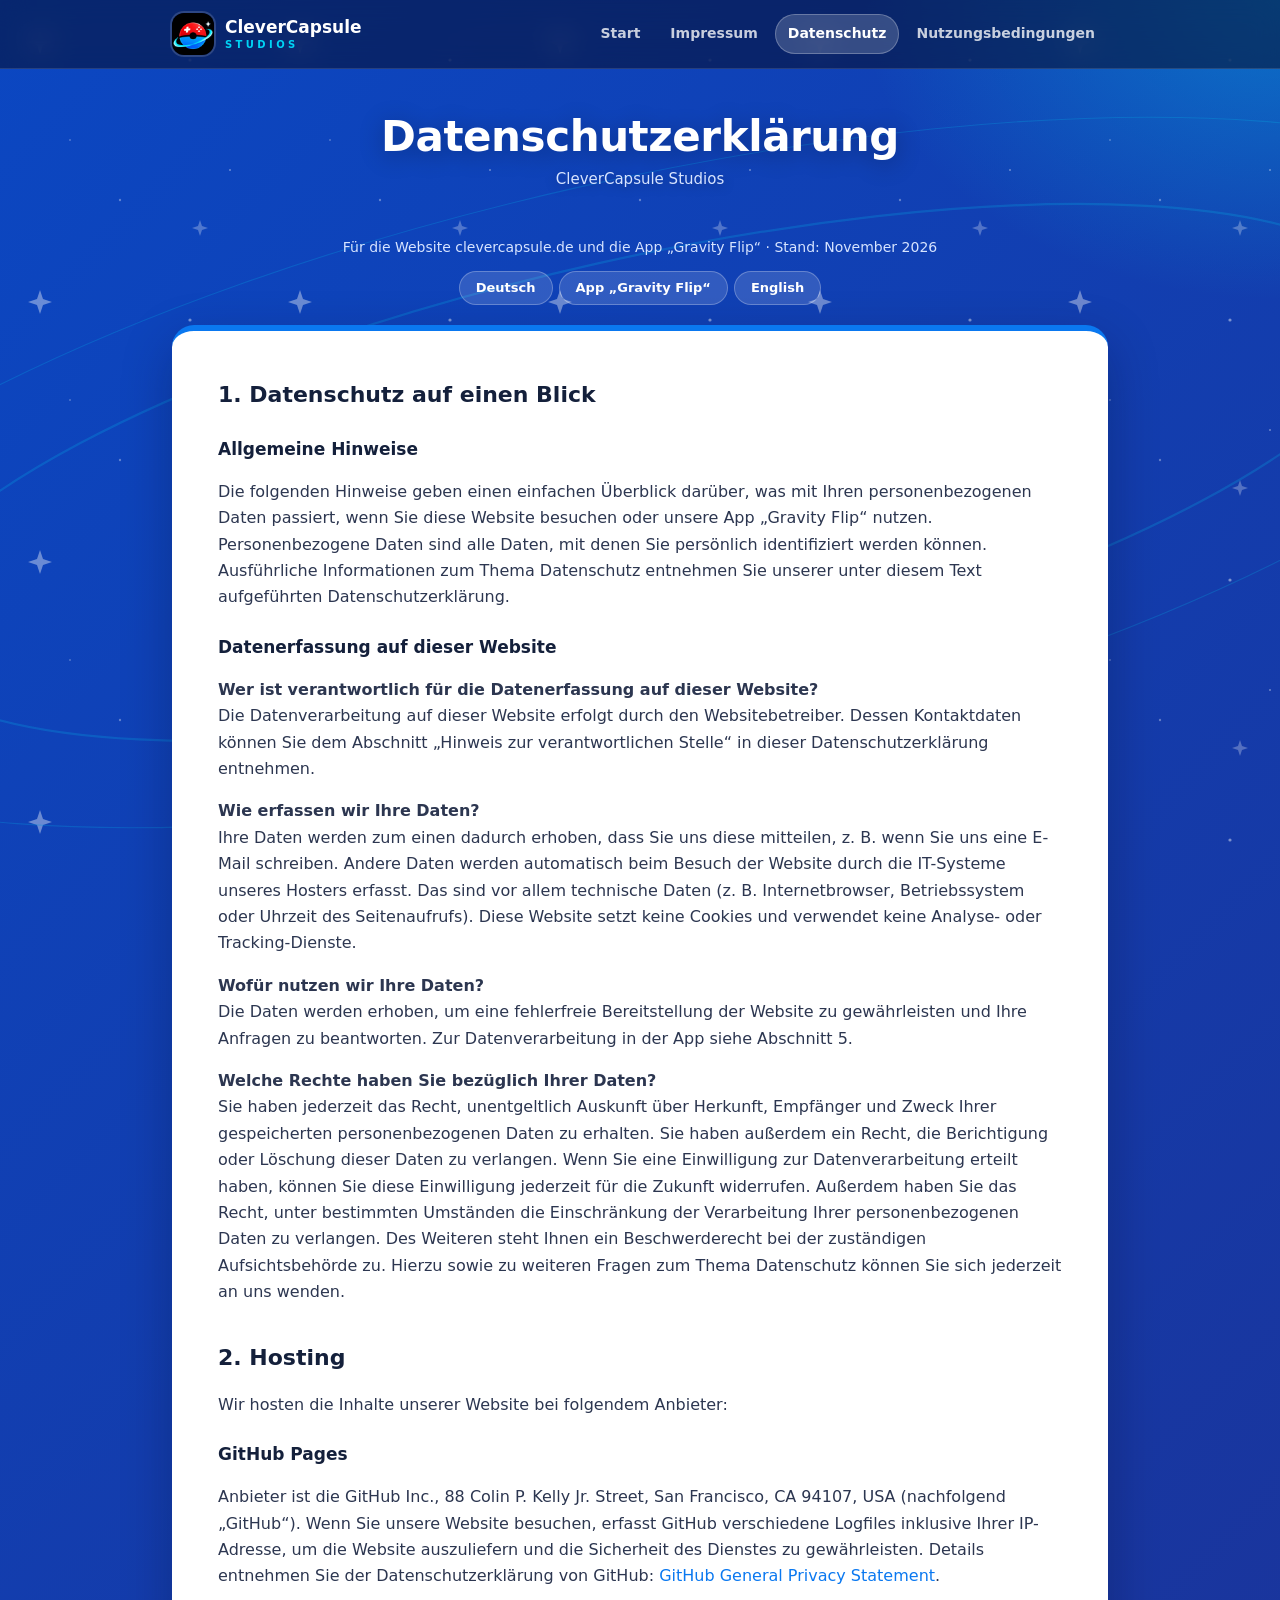
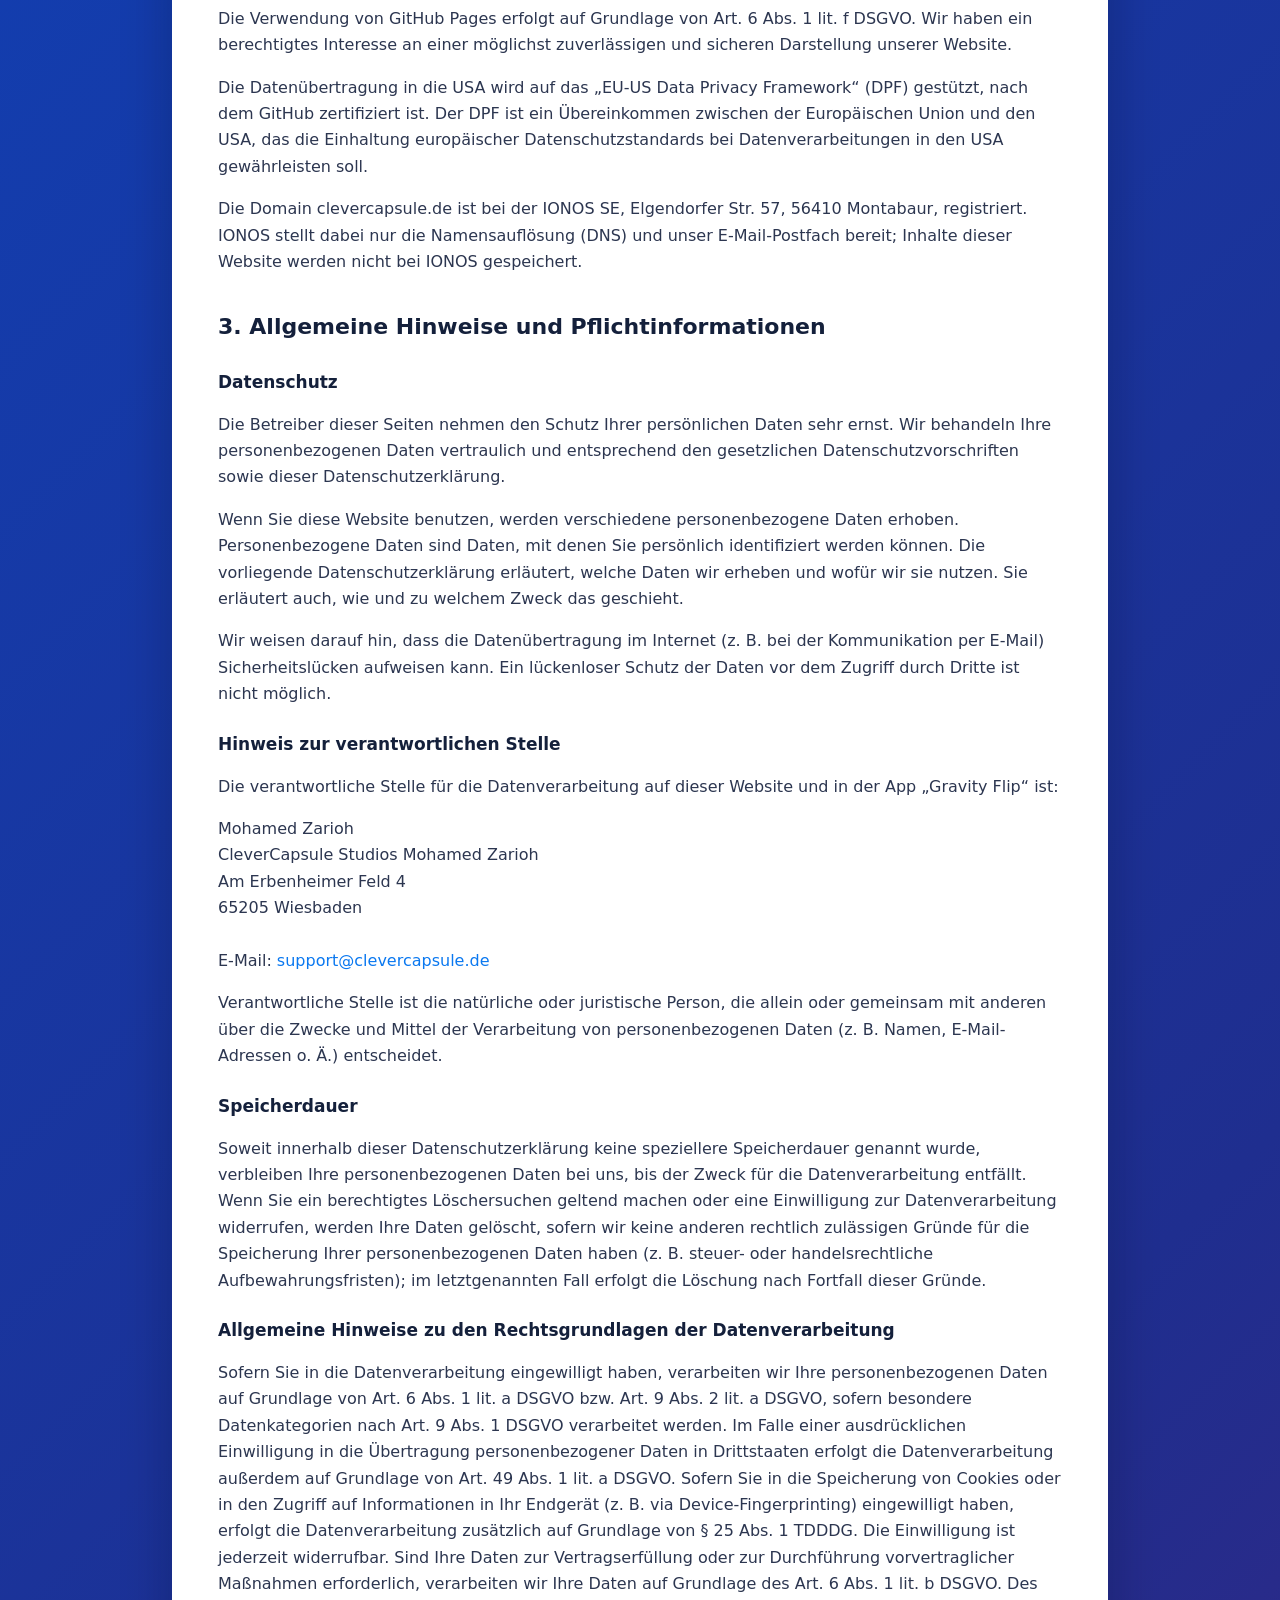
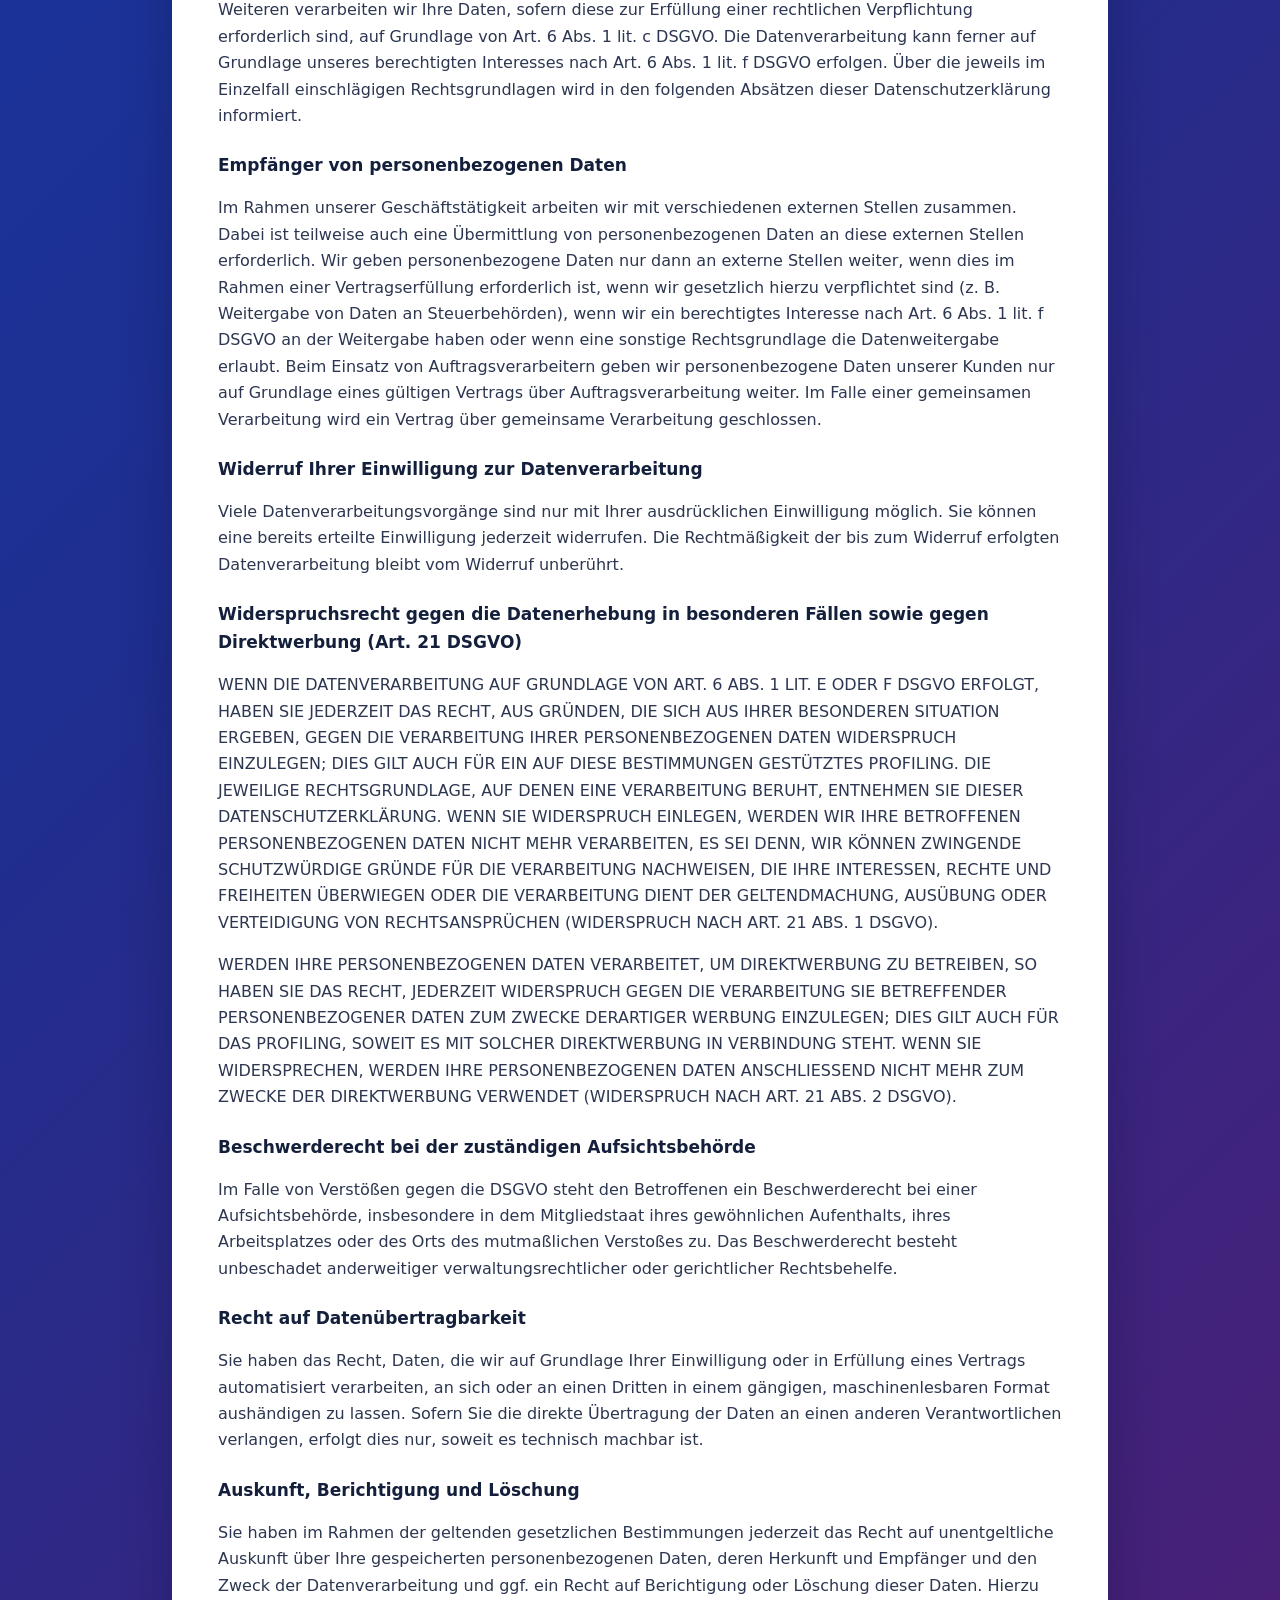
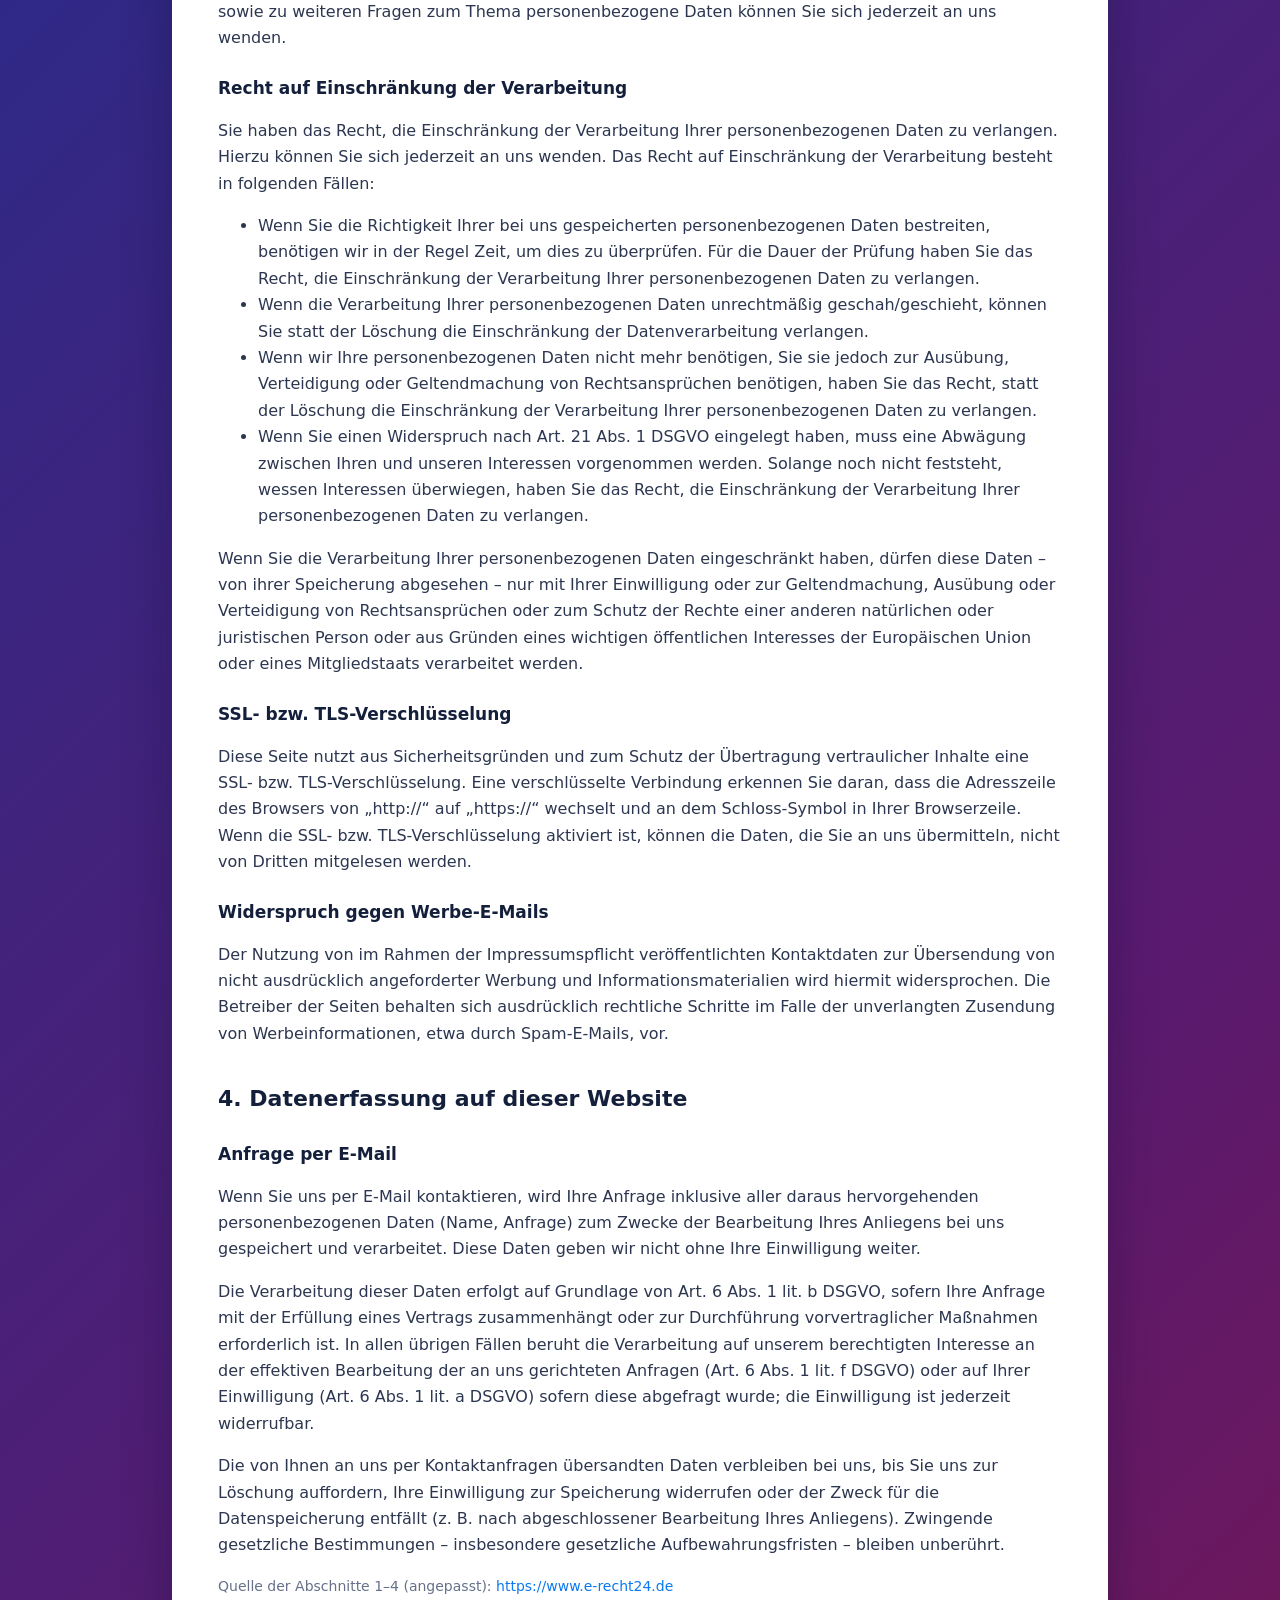
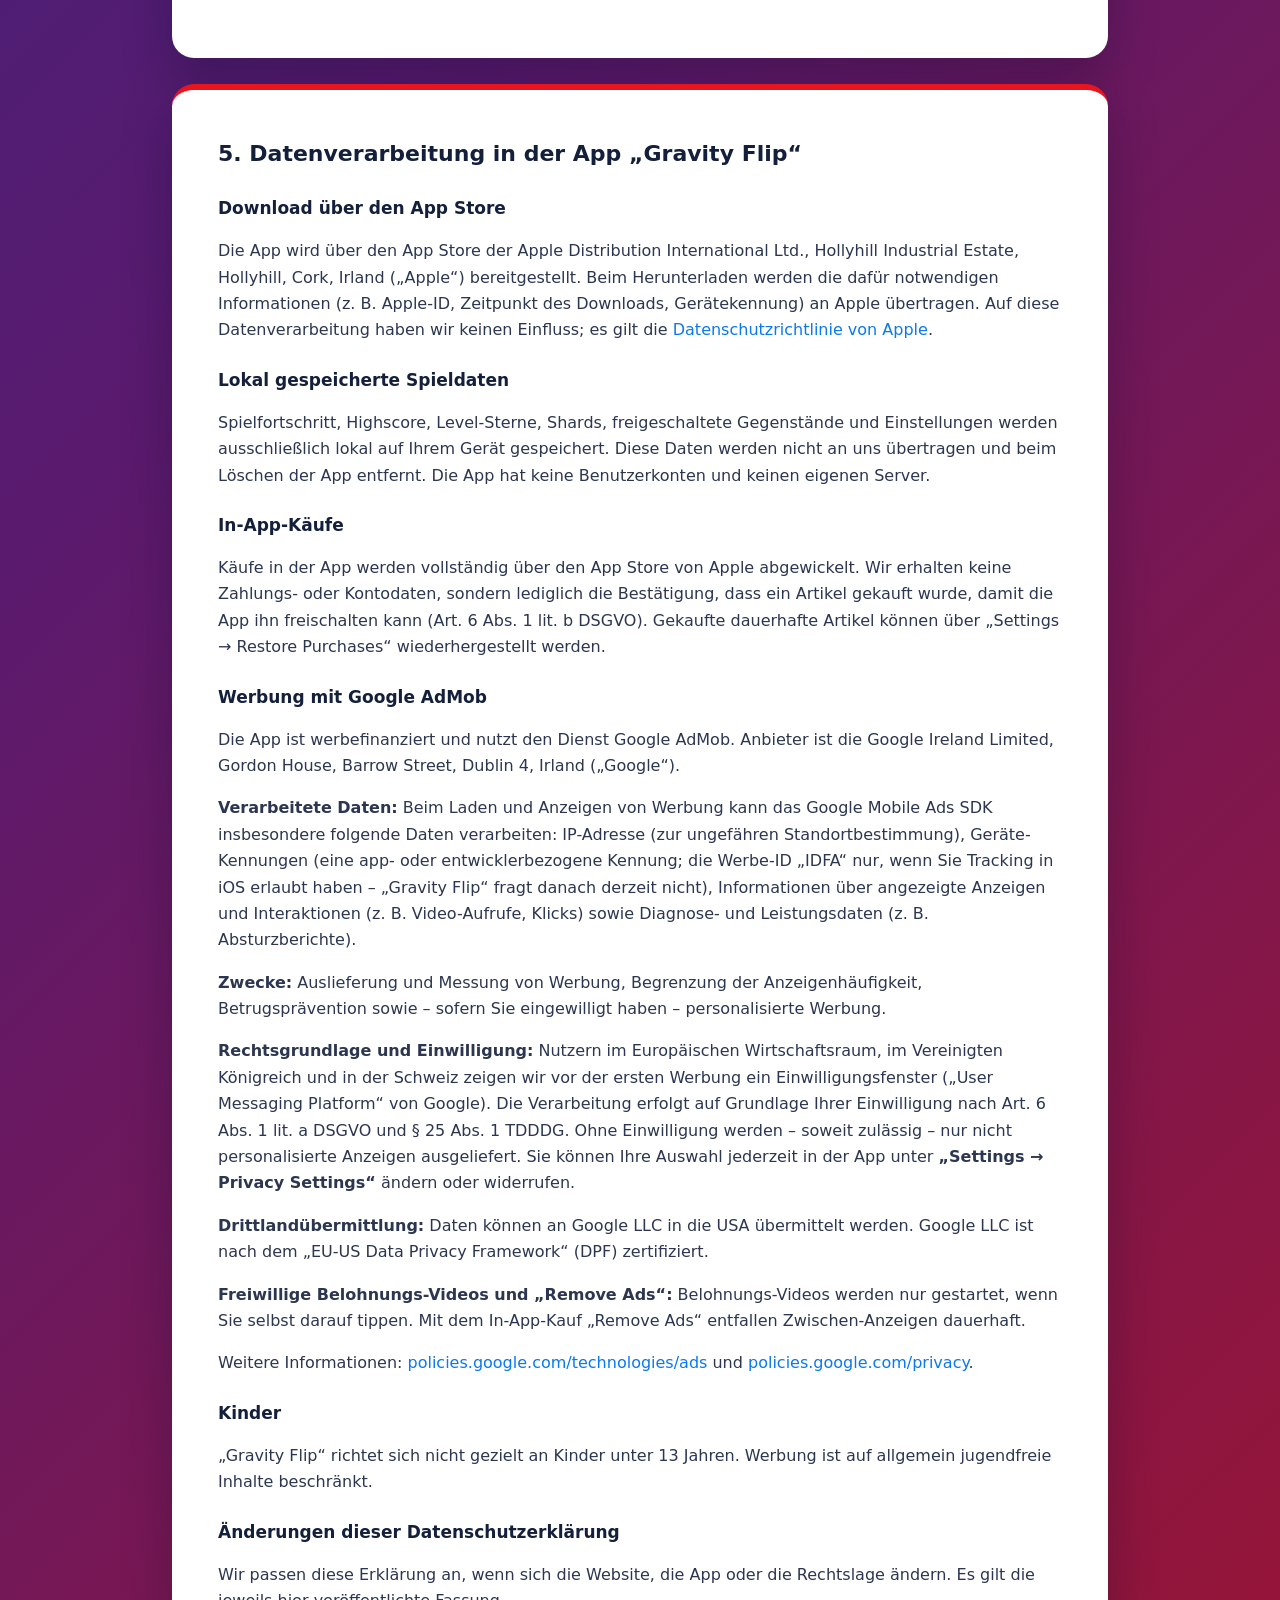
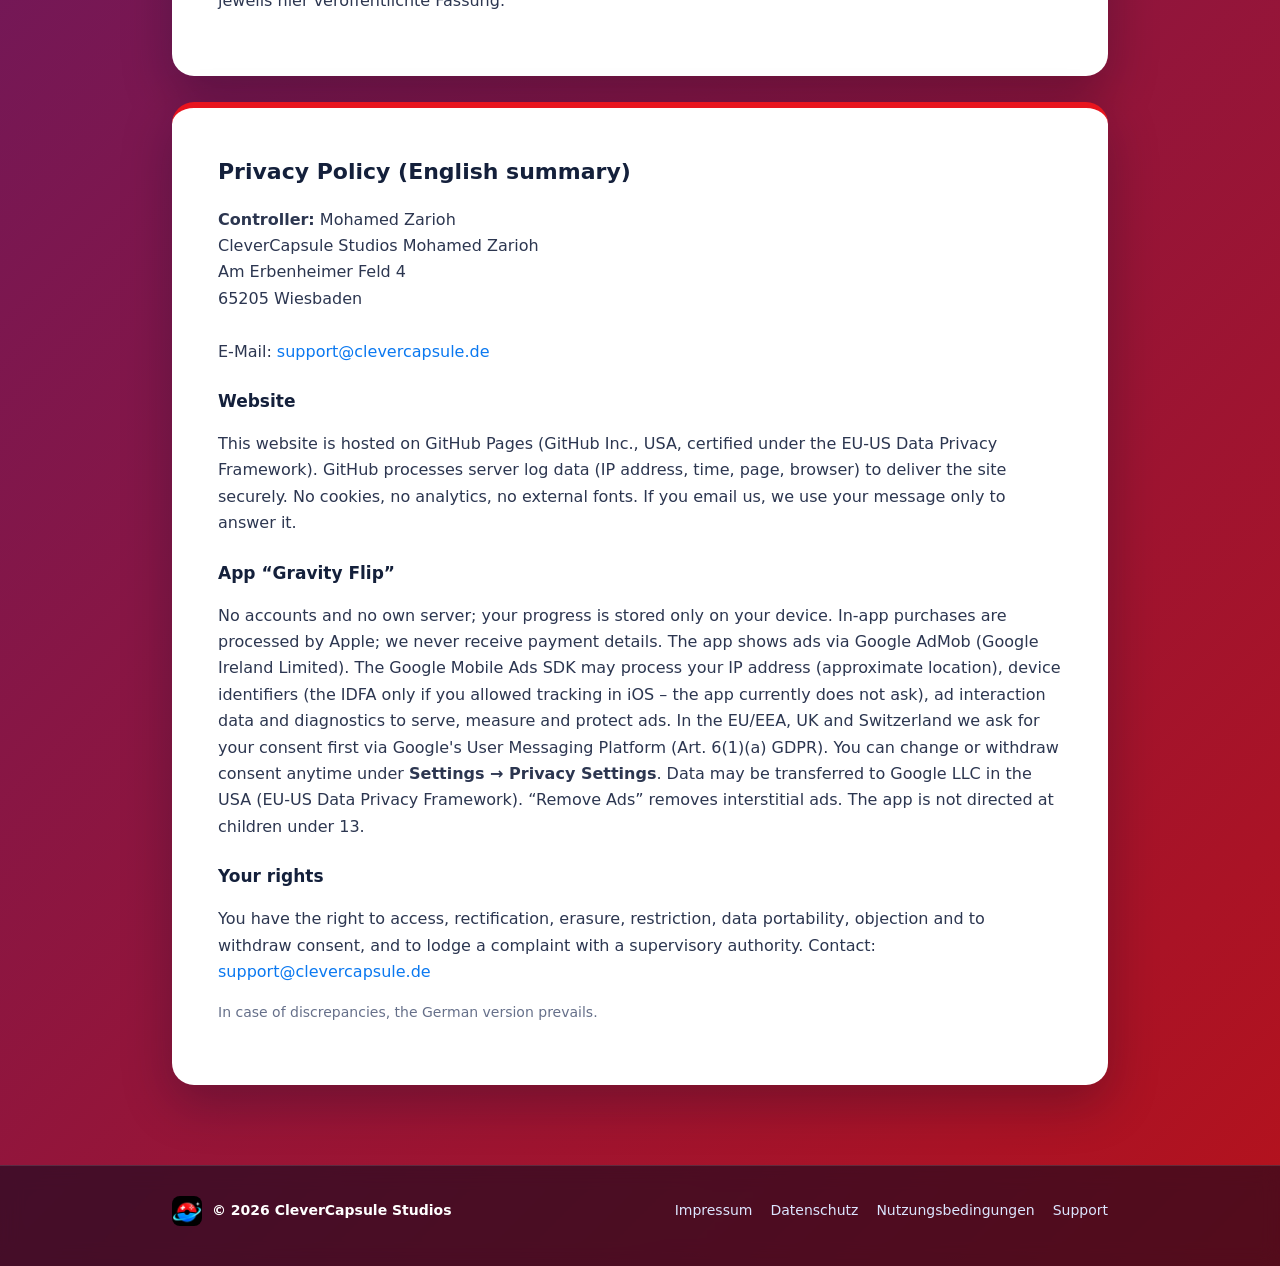
==== commit 512948de: "Add files via upload" ====
--- a/datenschutz.html
+++ b/datenschutz.html
@@ -5,12 +5,12 @@
 <meta name="viewport" content="width=device-width, initial-scale=1">
 <title>Datenschutzerklärung – CleverCapsule Studios</title>
 <meta name="description" content="Datenschutzerklärung – CleverCapsule Studios">
-<link rel="icon" href="img/favicon.png">
+<link rel="icon" href="favicon.png">
 <link rel="stylesheet" href="style.css">
 </head>
 <body>
 <header class="top"><div class="wrap">
-  <a class="brand" href="index.html"><img src="img/studio-mark.png" alt=""><span>CleverCapsule<small>STUDIOS</small></span></a>
+  <a class="brand" href="index.html"><img src="studio-mark.png" alt=""><span>CleverCapsule<small>STUDIOS</small></span></a>
   <nav class="main"><a href="index.html" data-home>Start</a><a href="impressum.html">Impressum</a><a href="datenschutz.html" class="on">Datenschutz</a><a href="nutzungsbedingungen.html"><span class="full">Nutzungsbedingungen</span><span class="short">Bedingungen</span></a></nav>
 </div></header>
 <section class="stage small"><div class="wrap"><h1>Datenschutzerklärung</h1><p>CleverCapsule Studios</p></div></section>
@@ -236,6 +236,6 @@
 
 </div></main>
 <script>document.querySelectorAll('.js-mail').forEach(function(a){var m=atob(a.dataset.m).split('').reverse().join('');a.href='mailto:'+m;});</script>
-<footer><div class="wrap"><span class="fb"><img src="img/studio-mark.png" alt="">© 2026 CleverCapsule Studios</span><nav><a href="impressum.html">Impressum</a><a href="datenschutz.html">Datenschutz</a><a href="nutzungsbedingungen.html">Nutzungsbedingungen</a><a href="index.html#support">Support</a></nav></div></footer>
+<footer><div class="wrap"><span class="fb"><img src="studio-mark.png" alt="">© 2026 CleverCapsule Studios</span><nav><a href="impressum.html">Impressum</a><a href="datenschutz.html">Datenschutz</a><a href="nutzungsbedingungen.html">Nutzungsbedingungen</a><a href="index.html#support">Support</a></nav></div></footer>
 </body>
 </html>
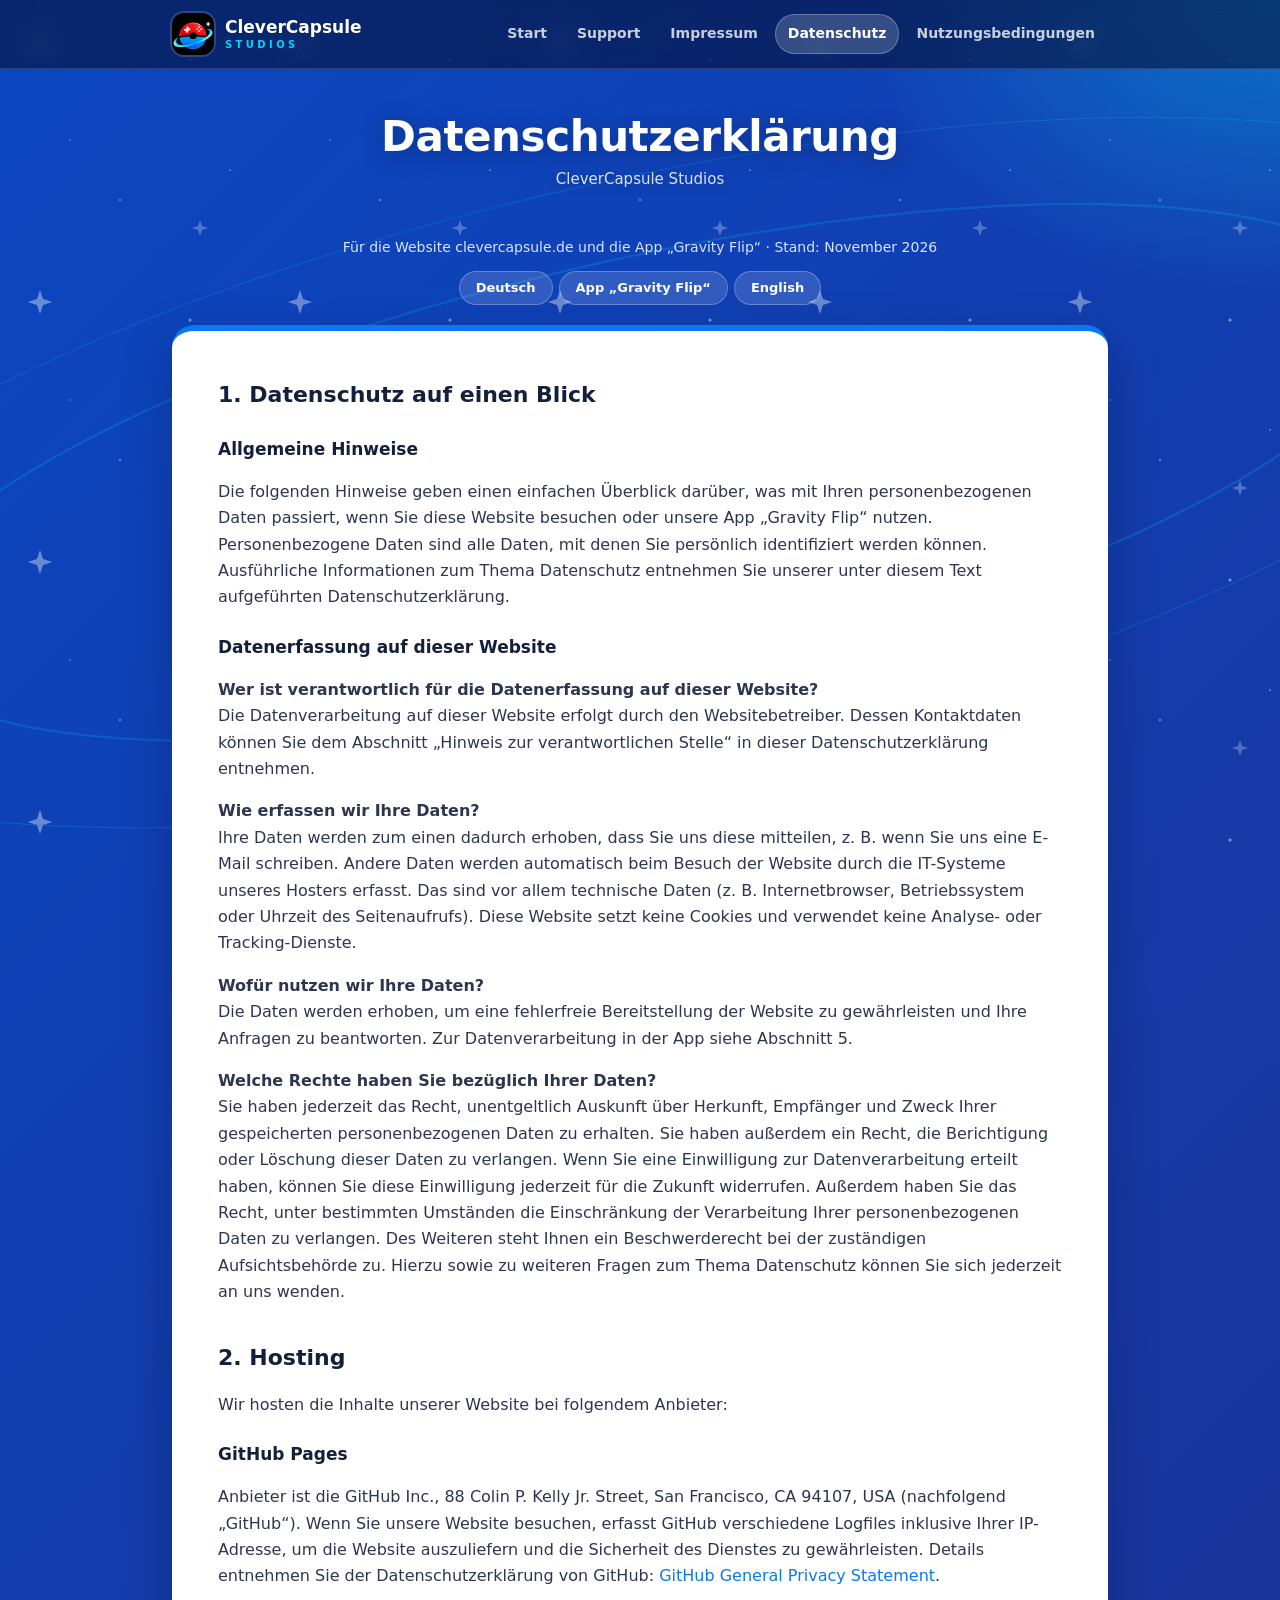
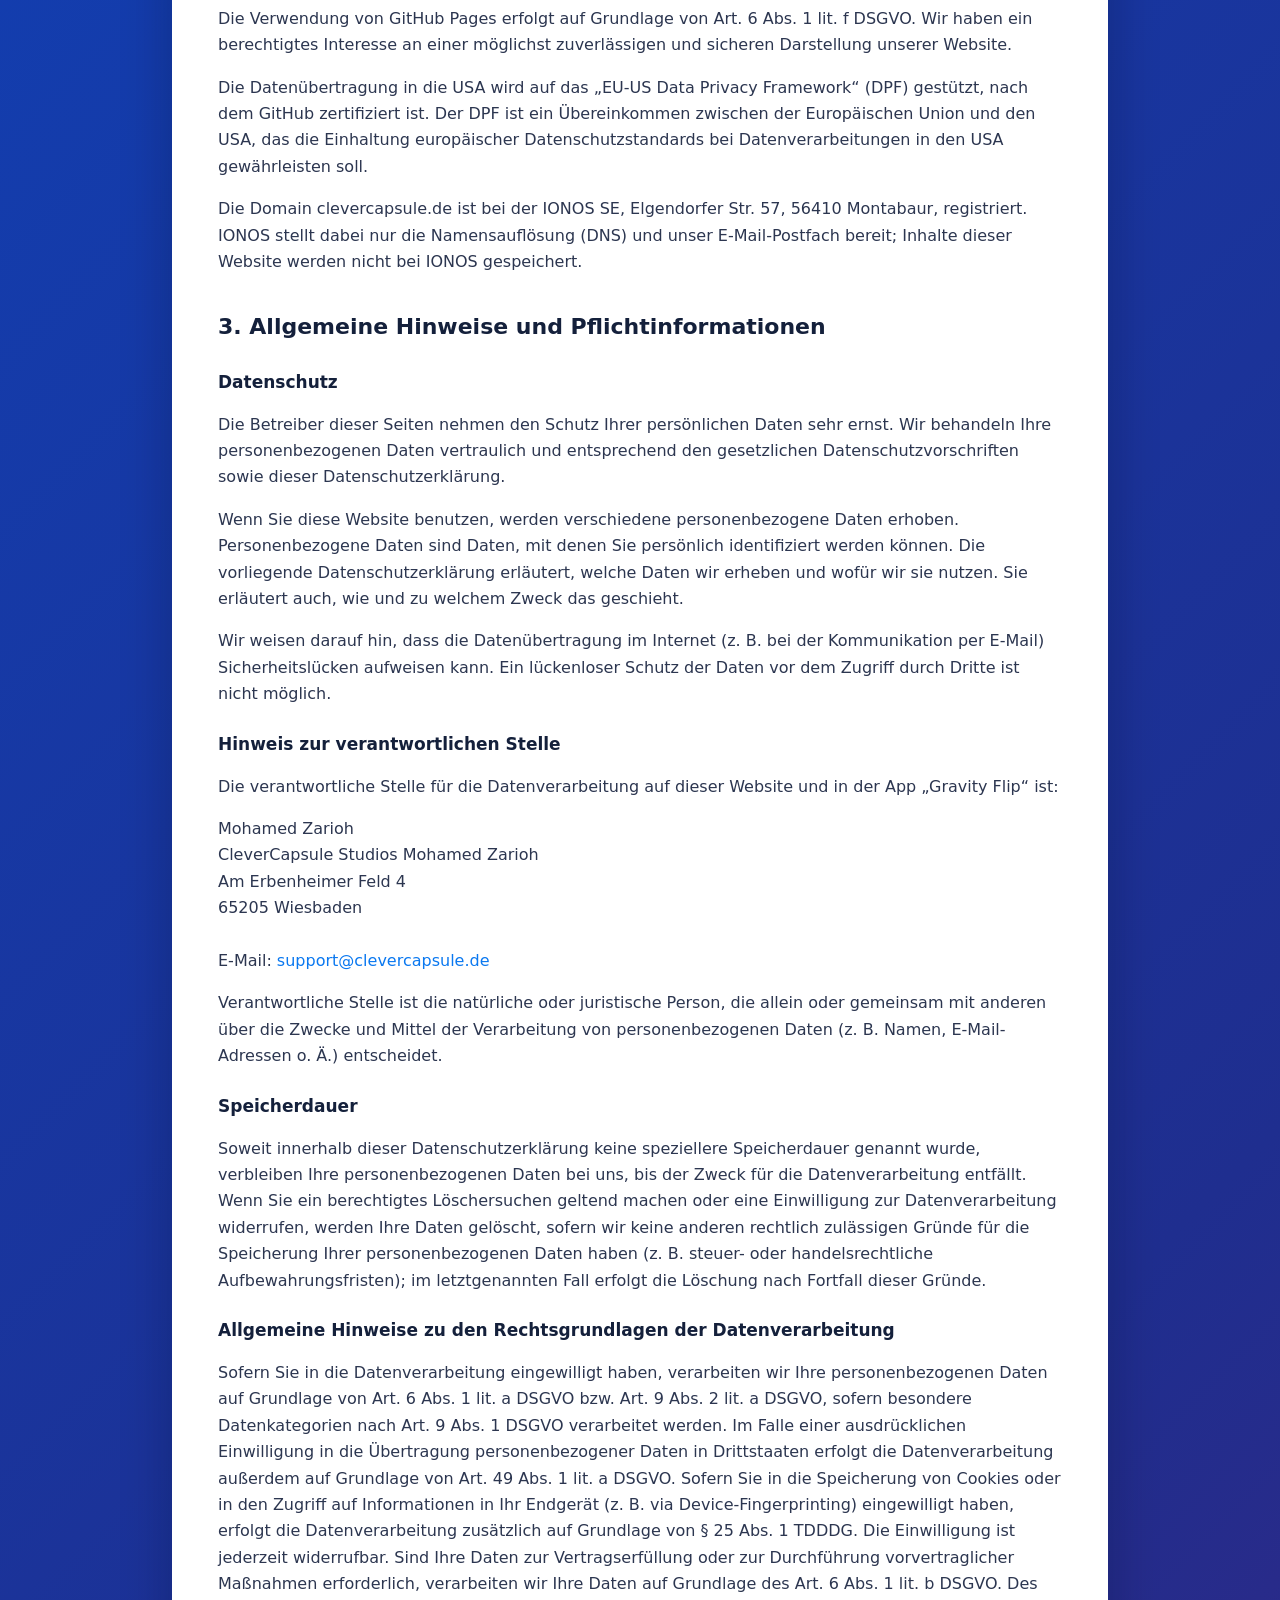
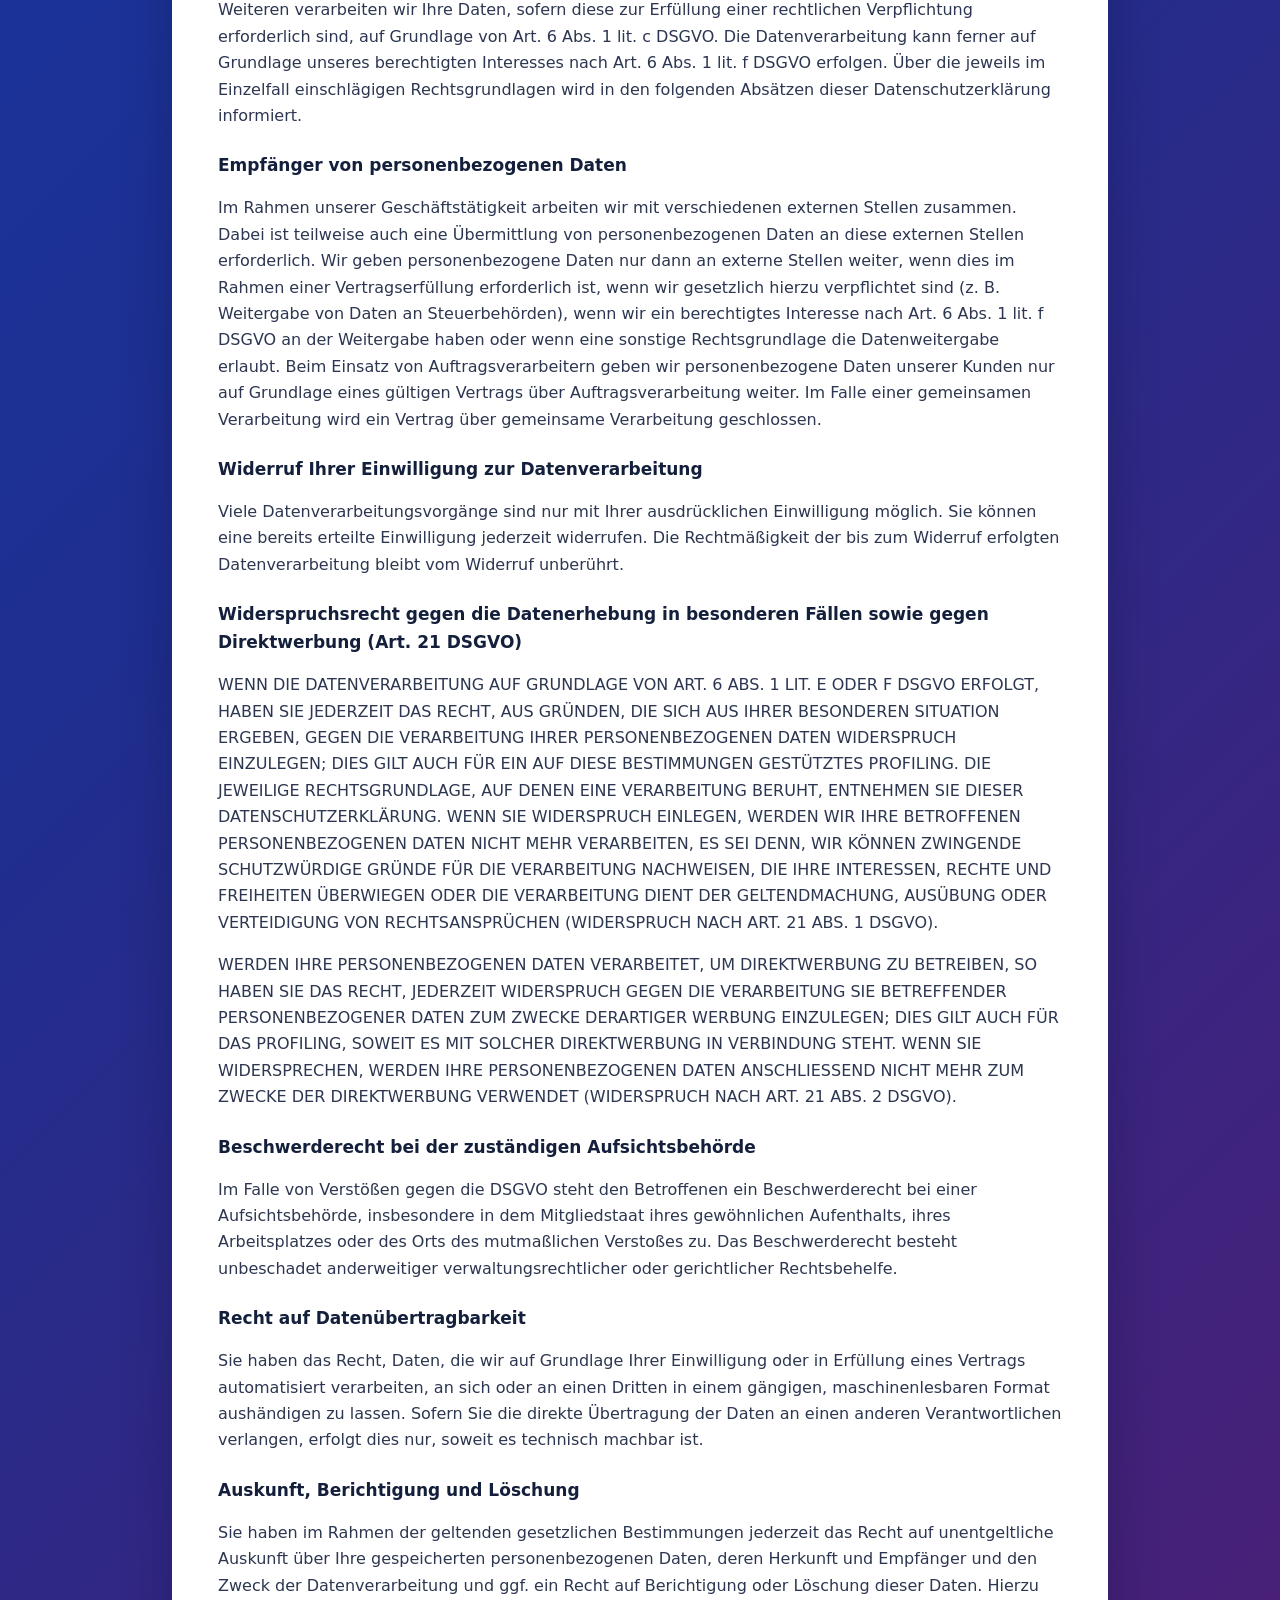
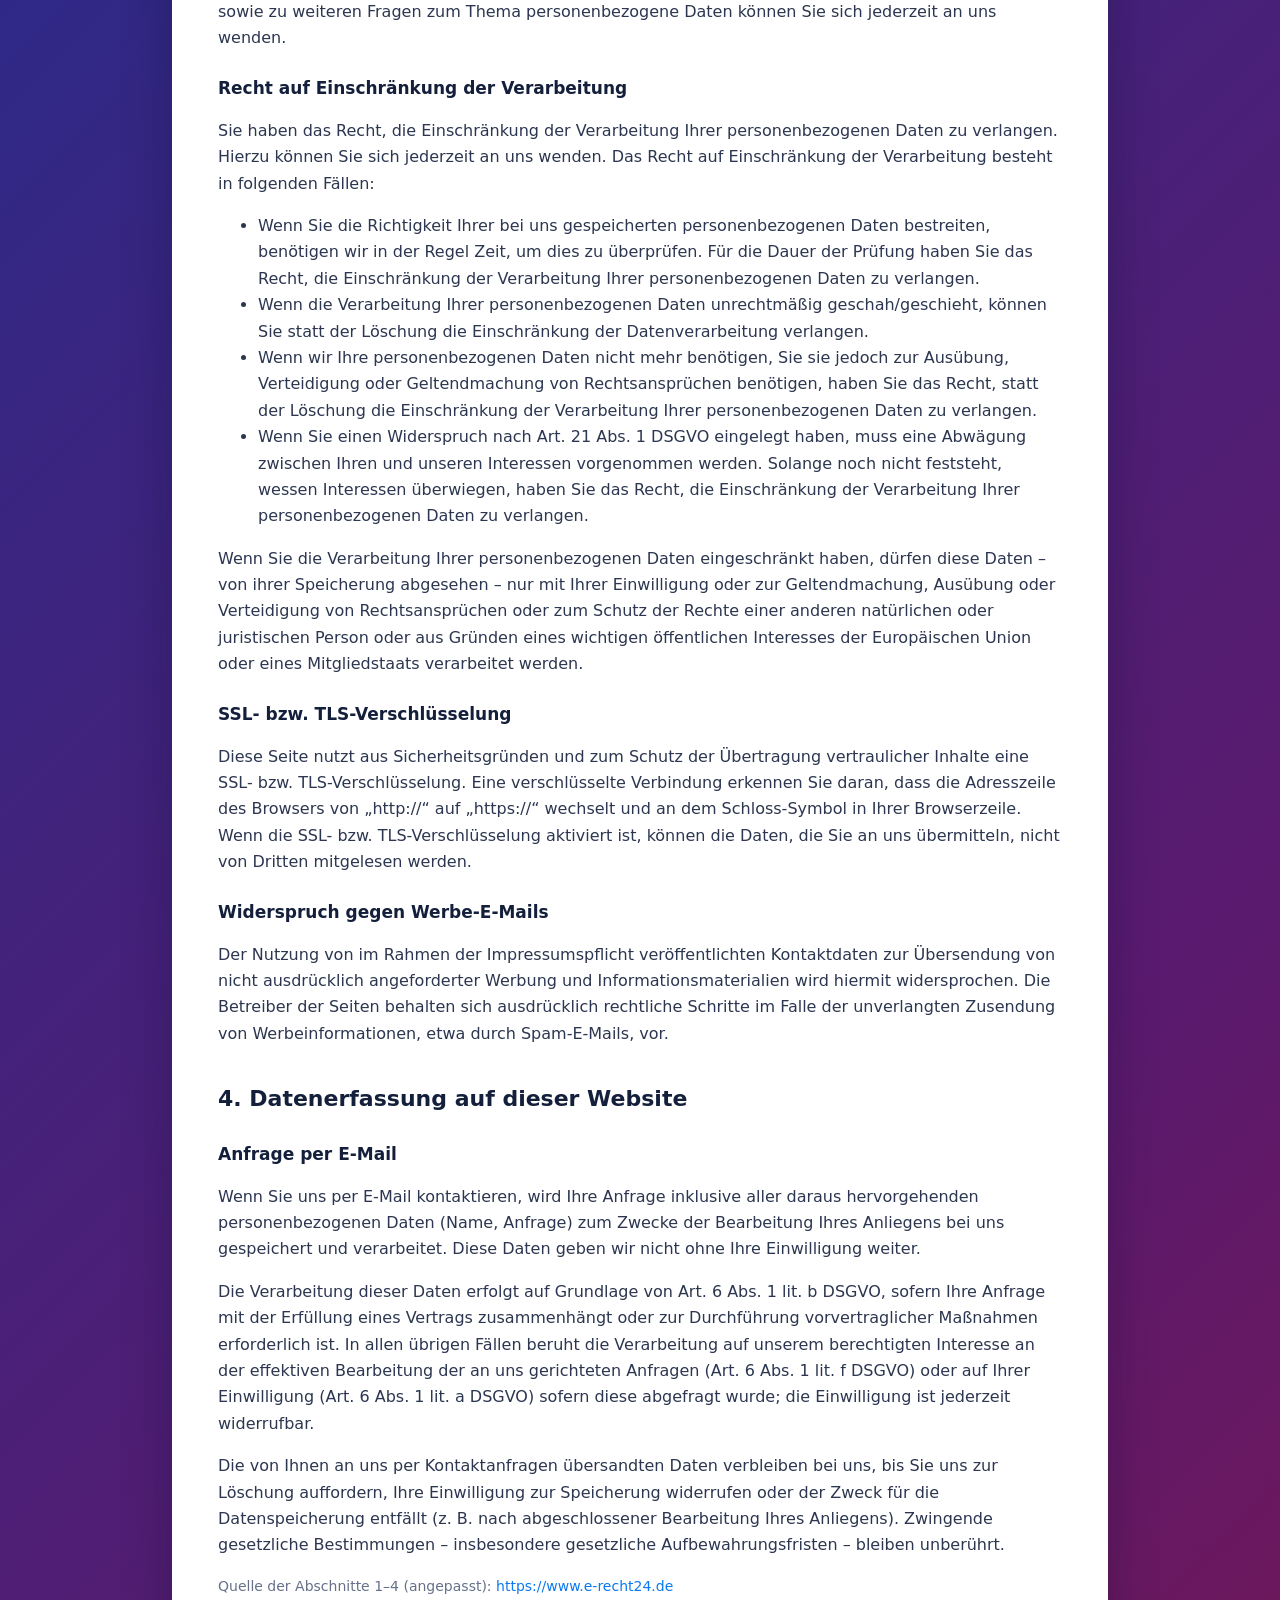
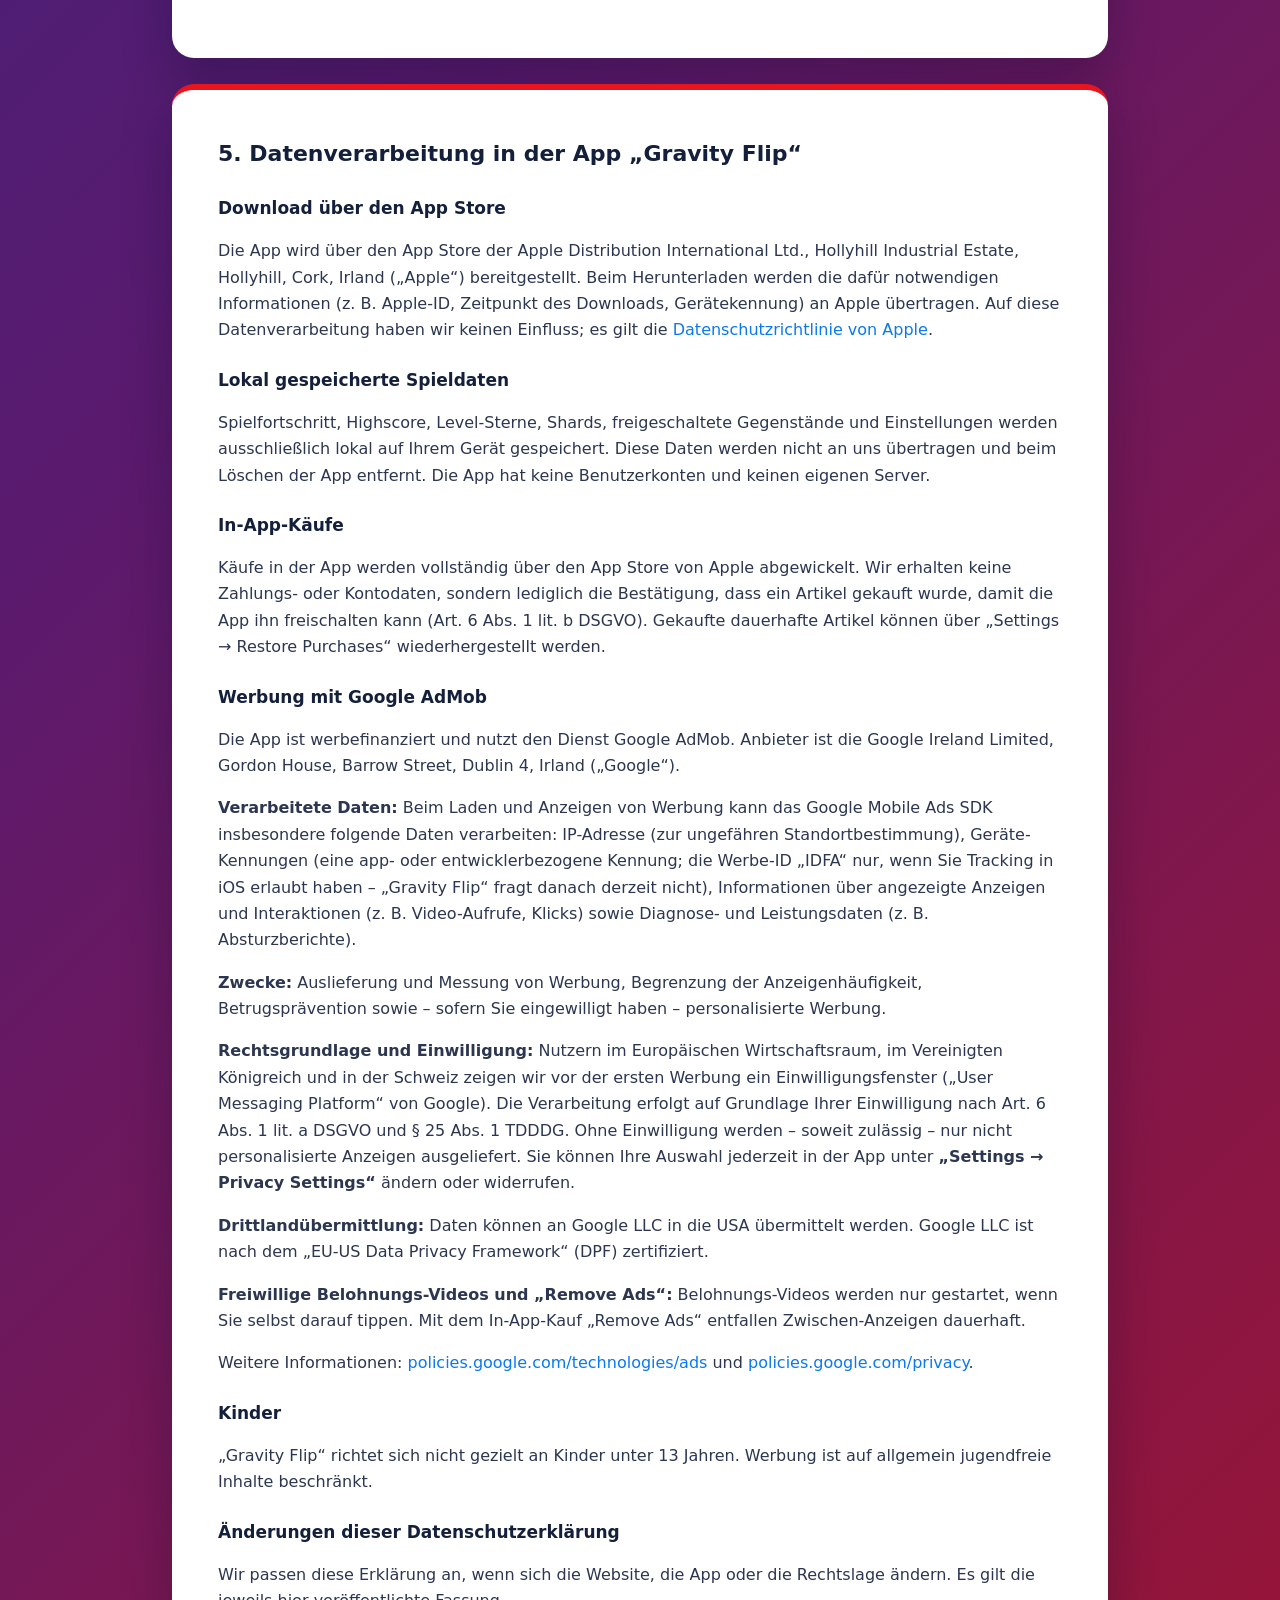
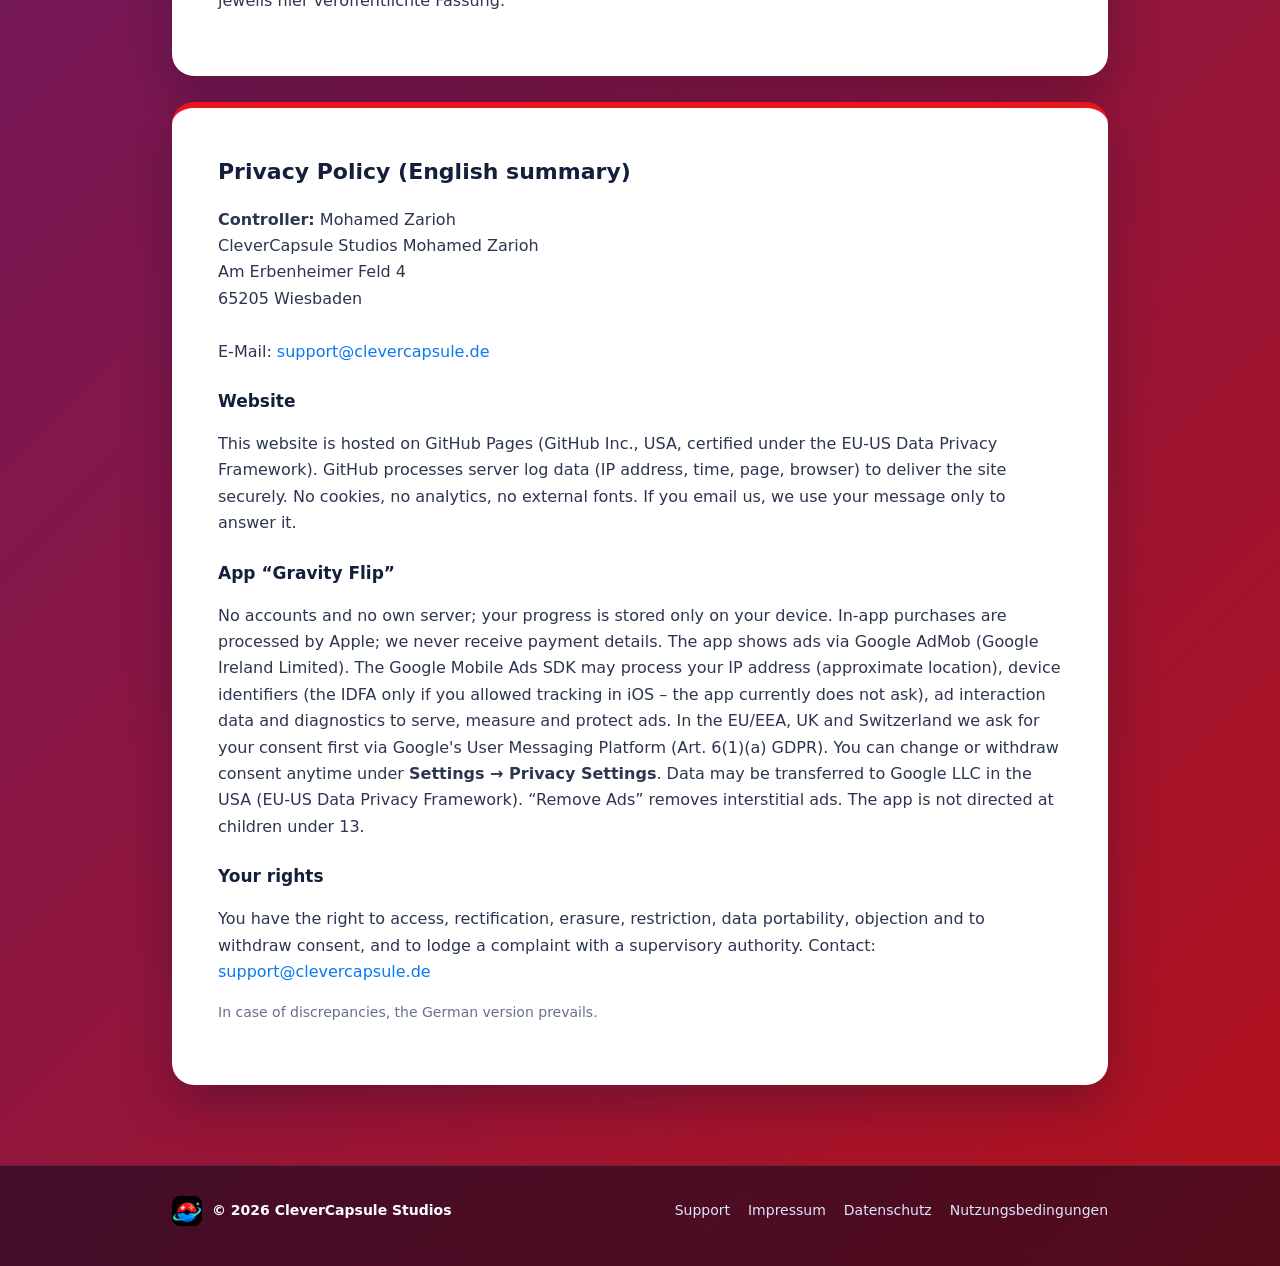
==== commit 0b4811ff: "Add files via upload" ====
--- a/datenschutz.html
+++ b/datenschutz.html
@@ -11,7 +11,7 @@
 <body>
 <header class="top"><div class="wrap">
   <a class="brand" href="index.html"><img src="studio-mark.png" alt=""><span>CleverCapsule<small>STUDIOS</small></span></a>
-  <nav class="main"><a href="index.html" data-home>Start</a><a href="impressum.html">Impressum</a><a href="datenschutz.html" class="on">Datenschutz</a><a href="nutzungsbedingungen.html"><span class="full">Nutzungsbedingungen</span><span class="short">Bedingungen</span></a></nav>
+  <nav class="main"><a href="index.html" data-home>Start</a><a href="support.html">Support</a><a href="impressum.html">Impressum</a><a href="datenschutz.html" class="on"><span class="full">Datenschutz</span><span class="short">Datenschutz</span></a><a href="nutzungsbedingungen.html"><span class="full">Nutzungsbedingungen</span><span class="short">AGB</span></a></nav>
 </div></header>
 <section class="stage small"><div class="wrap"><h1>Datenschutzerklärung</h1><p>CleverCapsule Studios</p></div></section>
 <main><div class="wrap">
@@ -236,6 +236,6 @@
 
 </div></main>
 <script>document.querySelectorAll('.js-mail').forEach(function(a){var m=atob(a.dataset.m).split('').reverse().join('');a.href='mailto:'+m;});</script>
-<footer><div class="wrap"><span class="fb"><img src="studio-mark.png" alt="">© 2026 CleverCapsule Studios</span><nav><a href="impressum.html">Impressum</a><a href="datenschutz.html">Datenschutz</a><a href="nutzungsbedingungen.html">Nutzungsbedingungen</a><a href="index.html#support">Support</a></nav></div></footer>
+<footer><div class="wrap"><span class="fb"><img src="studio-mark.png" alt="">© 2026 CleverCapsule Studios</span><nav><a href="support.html">Support</a><a href="impressum.html">Impressum</a><a href="datenschutz.html">Datenschutz</a><a href="nutzungsbedingungen.html">Nutzungsbedingungen</a></nav></div></footer>
 </body>
 </html>
--- a/style.css
+++ b/style.css
@@ -120,3 +120,13 @@
 
 /* E-Mail-Schutz: das @ steht nicht im HTML, sondern kommt per CSS */
 .at::after{content:"@"}
+
+/* Support: aufklappbare Fragen */
+.faq{border:1px solid var(--line);border-radius:14px;margin:10px 0;background:#F8FAFE;overflow:hidden}
+.faq summary{cursor:pointer;list-style:none;padding:14px 46px 14px 18px;font-weight:700;color:var(--ink);position:relative}
+.faq summary::-webkit-details-marker{display:none}
+.faq summary::after{content:"+";position:absolute;right:18px;top:50%;transform:translateY(-50%);font-size:22px;font-weight:400;color:var(--blue)}
+.faq[open] summary::after{content:"–"}
+.faq[open] summary{border-bottom:1px solid var(--line);background:#fff}
+.faq div{padding:12px 18px 16px;color:var(--text)}
+.support .btns{justify-content:flex-end}
